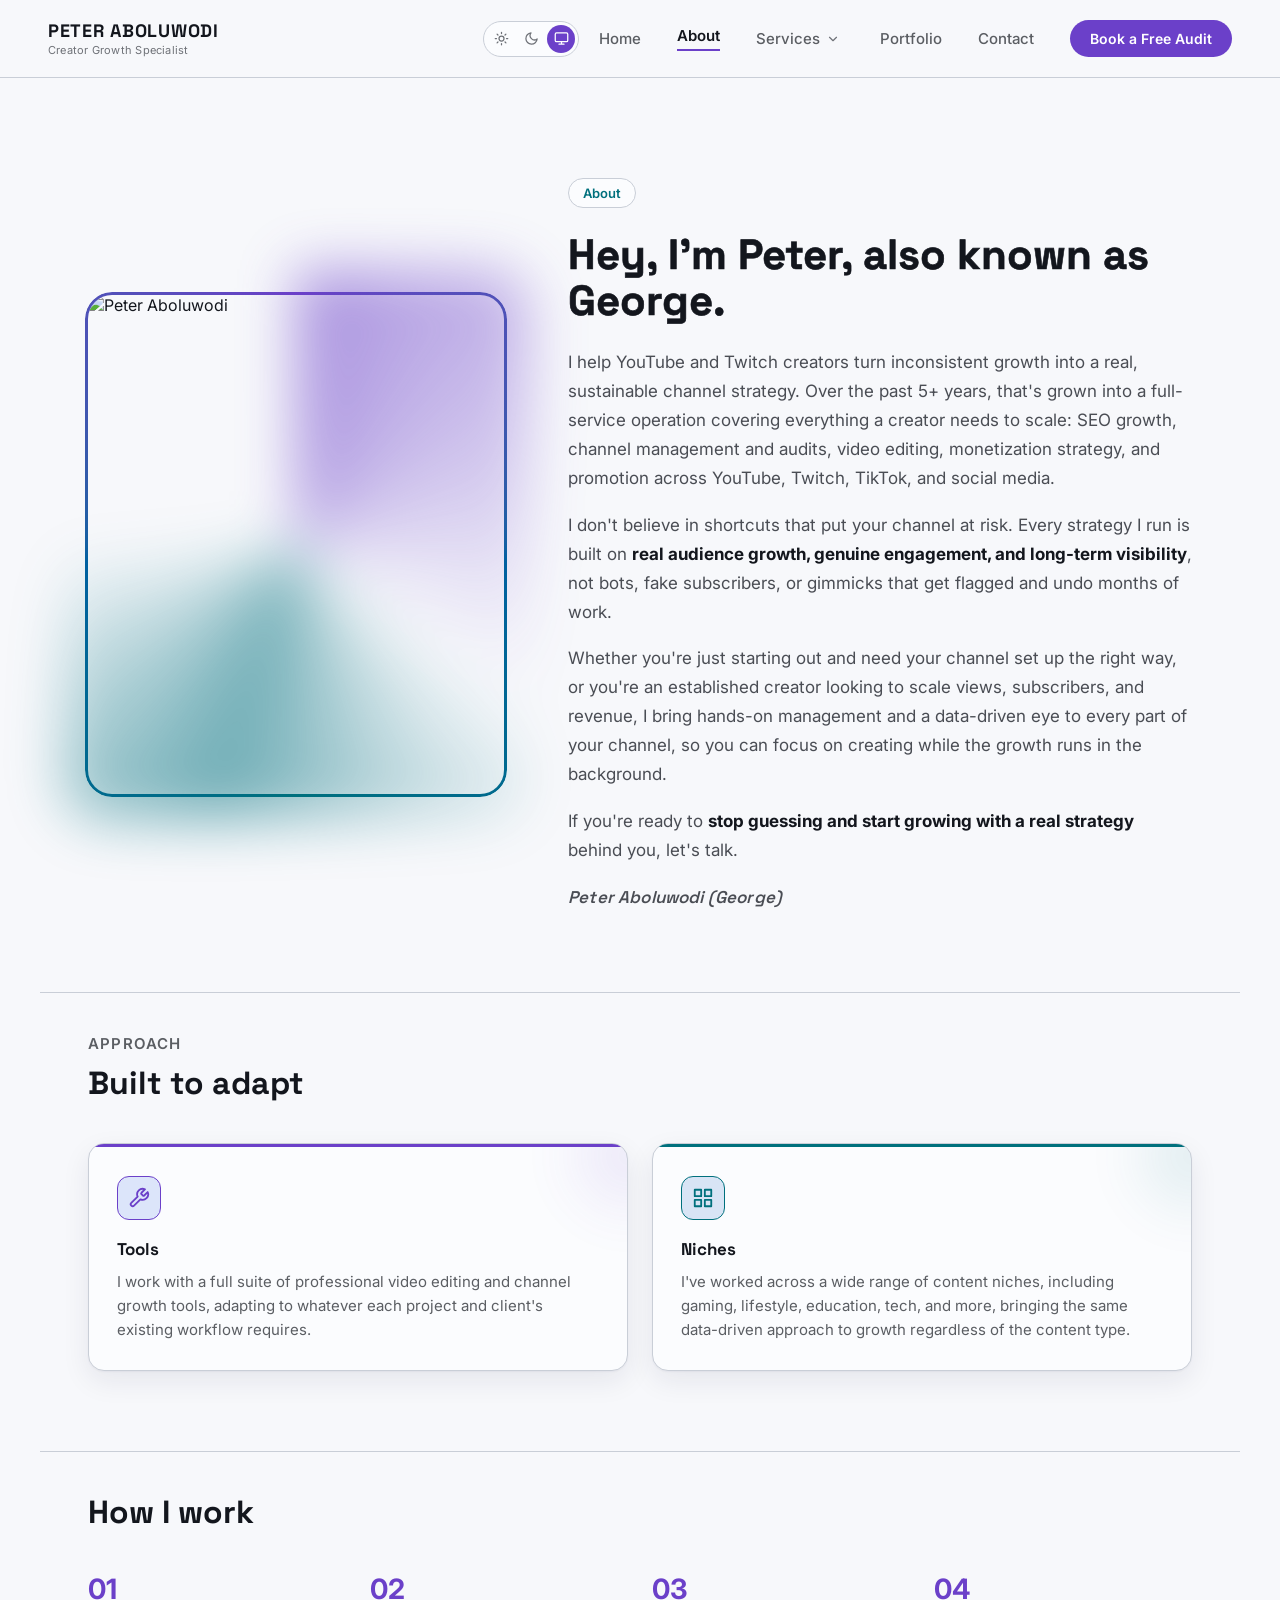
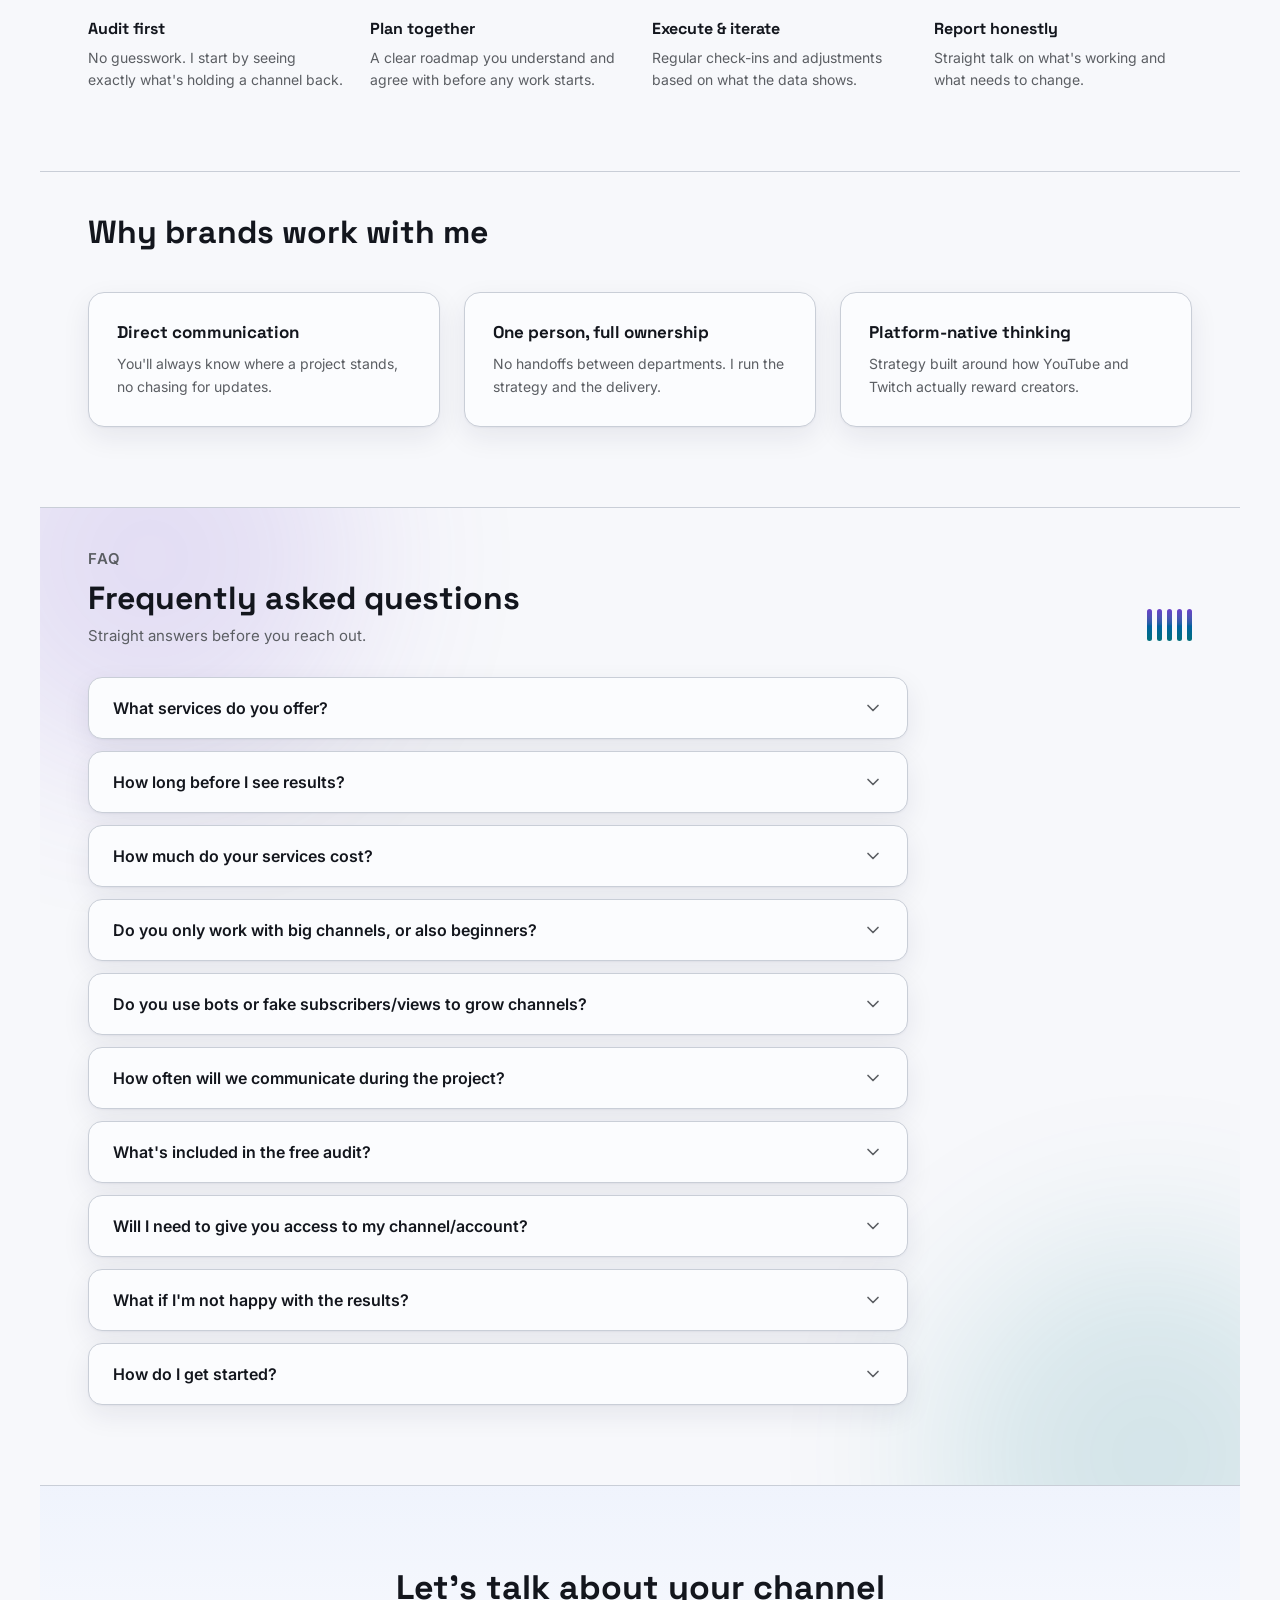
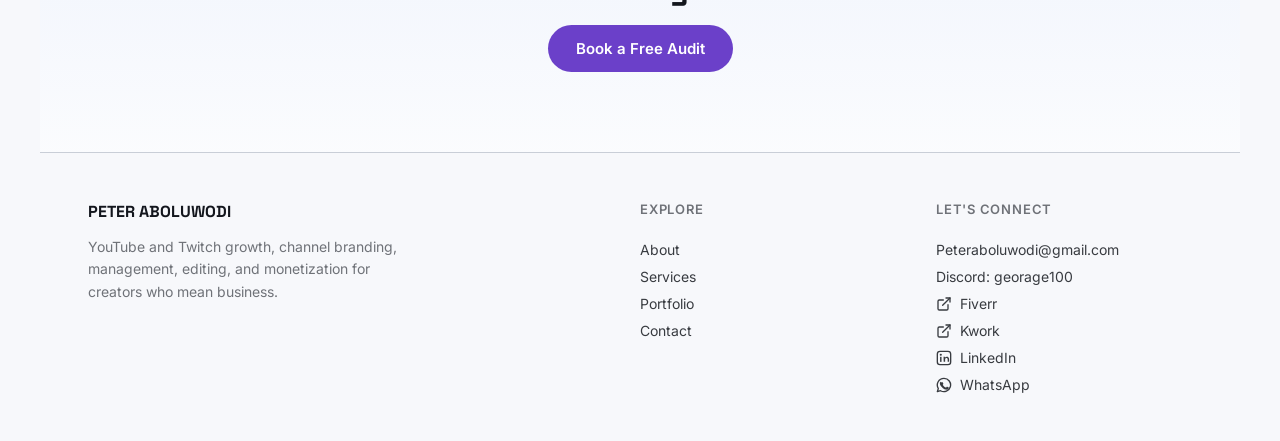
==== about.html @ 841a810c "Add files via upload" ====
<!DOCTYPE html>
<html lang="en">
<head>
<meta charset="UTF-8">
<meta name="viewport" content="width=device-width, initial-scale=1">
<title>About - Peter Aboluwodi</title>
<link rel="preconnect" href="https://fonts.googleapis.com">
<link rel="preconnect" href="https://fonts.gstatic.com" crossorigin>
<link href="https://fonts.googleapis.com/css2?family=Space+Grotesk:wght@500;600;700&family=Inter:wght@400;500;600;700&display=swap" rel="stylesheet">
<link rel="stylesheet" href="styles.css">
<script>
(function () {
  try {
    var pref = localStorage.getItem('theme') || 'system';
    var resolved = pref === 'system' ? (window.matchMedia('(prefers-color-scheme: dark)').matches ? 'dark' : 'light') : pref;
    document.documentElement.dataset.theme = resolved;
  } catch (e) {}
})();
</script>
<script src="nav.js" defer></script>
<script src="theme.js" defer></script>
</head>
<body>

<header class="nav">
  <a href="index.html" class="nav-brand">
    <span class="nav-brand-name">PETER ABOLUWODI</span>
    <span class="nav-brand-tagline">Creator Growth Specialist</span>
  </a>
  <div class="nav-right">
    <div class="theme-toggle" role="group" aria-label="Theme">
      <button type="button" class="theme-btn" data-theme-choice="light" aria-label="Light theme" title="Light">
        <svg viewBox="0 0 24 24" fill="none" stroke="currentColor" stroke-width="2" stroke-linecap="round" stroke-linejoin="round" aria-hidden="true"><circle cx="12" cy="12" r="4"></circle><path d="M12 2v2M12 20v2M4.93 4.93l1.41 1.41M17.66 17.66l1.41 1.41M2 12h2M20 12h2M4.93 19.07l1.41-1.41M17.66 6.34l1.41-1.41"></path></svg>
      </button>
      <button type="button" class="theme-btn" data-theme-choice="dark" aria-label="Dark theme" title="Dark">
        <svg viewBox="0 0 24 24" fill="none" stroke="currentColor" stroke-width="2" stroke-linecap="round" stroke-linejoin="round" aria-hidden="true"><path d="M21 12.79A9 9 0 1 1 11.21 3 7 7 0 0 0 21 12.79z"></path></svg>
      </button>
      <button type="button" class="theme-btn" data-theme-choice="system" aria-label="Match system theme" title="System">
        <svg viewBox="0 0 24 24" fill="none" stroke="currentColor" stroke-width="2" stroke-linecap="round" stroke-linejoin="round" aria-hidden="true"><rect x="2" y="3" width="20" height="14" rx="2"></rect><path d="M8 21h8M12 17v4"></path></svg>
      </button>
    </div>
    <button class="nav-toggle" id="nav-toggle" type="button" aria-expanded="false" aria-controls="nav-links" aria-label="Toggle menu">
      <span></span><span></span><span></span>
    </button>
    <nav class="nav-links" id="nav-links">
      <a href="index.html" class="nav-link">Home</a>
      <a href="about.html" class="nav-link nav-link--active">About</a>
      <div class="nav-item nav-item--dropdown">
        <a href="services.html" class="nav-link">Services</a>
        <button type="button" class="nav-dropdown-toggle" aria-expanded="false" aria-controls="nav-dropdown-services" aria-label="Toggle services menu">
          <svg class="nav-dropdown-chevron" viewBox="0 0 24 24" fill="none" stroke="currentColor" stroke-width="2" stroke-linecap="round" stroke-linejoin="round" aria-hidden="true"><polyline points="6 9 12 15 18 9"></polyline></svg>
        </button>
        <div class="nav-dropdown" id="nav-dropdown-services">
          <div class="nav-dropdown-inner">
            <a href="services.html#seo-promotion" class="nav-dropdown-item"><span class="nav-dropdown-num">01</span>YouTube SEO &amp; Promotion</a>
            <a href="services.html#channel-management" class="nav-dropdown-item"><span class="nav-dropdown-num">02</span>Channel Management &amp; Audit</a>
            <a href="services.html#video-editing" class="nav-dropdown-item"><span class="nav-dropdown-num">03</span>YouTube Video Editing</a>
            <a href="services.html#twitch-promotion" class="nav-dropdown-item"><span class="nav-dropdown-num">04</span>Twitch Promotion &amp; Branding</a>
            <a href="services.html#monetization" class="nav-dropdown-item"><span class="nav-dropdown-num">05</span>YouTube Monetization</a>
          </div>
        </div>
      </div>
      <a href="portfolio.html" class="nav-link">Portfolio</a>
      <a href="contact.html" class="nav-link">Contact</a>
      <a href="contact.html" class="btn btn--primary btn--sm">Book a Free Audit</a>
    </nav>
  </div>
</header>

<main>

  <section class="about-hero">
    <div class="photo-corners about-photo">
      <img class="photo-contain" src="images/peter-aboluwodi.webp" alt="Peter Aboluwodi">
    </div>
    <div class="about-bio">
      <span class="eyebrow">About</span>
      <h1>Hey, I'm Peter, also known as George.</h1>
      <p>I help YouTube and Twitch creators turn inconsistent growth into a real, sustainable channel strategy. Over the past 5+ years, that's grown into a full-service operation covering everything a creator needs to scale: SEO growth, channel management and audits, video editing, monetization strategy, and promotion across YouTube, Twitch, TikTok, and social media.</p>
      <p>I don't believe in shortcuts that put your channel at risk. Every strategy I run is built on <strong>real audience growth, genuine engagement, and long-term visibility</strong>, not bots, fake subscribers, or gimmicks that get flagged and undo months of work.</p>
      <p>Whether you're just starting out and need your channel set up the right way, or you're an established creator looking to scale views, subscribers, and revenue, I bring hands-on management and a data-driven eye to every part of your channel, so you can focus on creating while the growth runs in the background.</p>
      <p>If you're ready to <strong>stop guessing and start growing with a real strategy</strong> behind you, let's talk.</p>
      <p class="about-signature">Peter Aboluwodi (George)</p>
    </div>
  </section>

  <section class="section section--bordered about-extras">
    <span class="eyebrow-heading">Approach</span>
    <h2 class="section-title" style="margin-top:10px;">Built to adapt</h2>
    <div class="about-extras-grid">
      <div class="about-extras-card">
        <div class="about-extras-icon" aria-hidden="true">
          <svg viewBox="0 0 24 24" fill="none" stroke="currentColor" stroke-width="2" stroke-linecap="round" stroke-linejoin="round"><path d="M14.7 6.3a1 1 0 0 0 0 1.4l1.6 1.6a1 1 0 0 0 1.4 0l3.77-3.77a6 6 0 0 1-7.94 7.94l-6.91 6.91a2.12 2.12 0 0 1-3-3l6.91-6.91a6 6 0 0 1 7.94-7.94l-3.76 3.76z"></path></svg>
        </div>
        <h3>Tools</h3>
        <p>I work with a full suite of professional video editing and channel growth tools, adapting to whatever each project and client's existing workflow requires.</p>
      </div>
      <div class="about-extras-card">
        <div class="about-extras-icon" aria-hidden="true">
          <svg viewBox="0 0 24 24" fill="none" stroke="currentColor" stroke-width="2" stroke-linecap="round" stroke-linejoin="round"><rect x="3" y="3" width="7" height="7"></rect><rect x="14" y="3" width="7" height="7"></rect><rect x="14" y="14" width="7" height="7"></rect><rect x="3" y="14" width="7" height="7"></rect></svg>
        </div>
        <h3>Niches</h3>
        <p>I've worked across a wide range of content niches, including gaming, lifestyle, education, tech, and more, bringing the same data-driven approach to growth regardless of the content type.</p>
      </div>
    </div>
  </section>

  <section class="section section--bordered">
    <h2 class="section-title">How I work</h2>
    <div class="process-grid">
      <div class="process-item">
        <div class="process-num">01</div>
        <h3>Audit first</h3>
        <p>No guesswork. I start by seeing exactly what's holding a channel back.</p>
      </div>
      <div class="process-item">
        <div class="process-num">02</div>
        <h3>Plan together</h3>
        <p>A clear roadmap you understand and agree with before any work starts.</p>
      </div>
      <div class="process-item">
        <div class="process-num">03</div>
        <h3>Execute &amp; iterate</h3>
        <p>Regular check-ins and adjustments based on what the data shows.</p>
      </div>
      <div class="process-item">
        <div class="process-num">04</div>
        <h3>Report honestly</h3>
        <p>Straight talk on what's working and what needs to change.</p>
      </div>
    </div>
  </section>

  <section class="section section--bordered">
    <h2 class="section-title">Why brands work with me</h2>
    <div class="info-grid">
      <div class="info-card">
        <h3>Direct communication</h3>
        <p>You'll always know where a project stands, no chasing for updates.</p>
      </div>
      <div class="info-card">
        <h3>One person, full ownership</h3>
        <p>No handoffs between departments. I run the strategy and the delivery.</p>
      </div>
      <div class="info-card">
        <h3>Platform-native thinking</h3>
        <p>Strategy built around how YouTube and Twitch actually reward creators.</p>
      </div>
    </div>
  </section>

  <section class="section section--bordered faq-section">
    <div class="faq-glow" aria-hidden="true"></div>
    <div class="faq-head">
      <div class="faq-head-text">
        <span class="eyebrow-heading">FAQ</span>
        <h2 class="section-title" style="margin:10px 0 8px;">Frequently asked questions</h2>
        <p class="faq-subtext">Straight answers before you reach out.</p>
      </div>
      <div class="faq-equalizer" aria-hidden="true">
        <span></span><span></span><span></span><span></span><span></span>
      </div>
    </div>

    <div class="faq-list">
      <div class="faq-item">
        <button class="faq-question" type="button" aria-expanded="false">
          <span>What services do you offer?</span>
          <svg class="faq-chevron" viewBox="0 0 24 24" fill="none" stroke="currentColor" stroke-width="2" stroke-linecap="round" stroke-linejoin="round" aria-hidden="true"><polyline points="6 9 12 15 18 9"></polyline></svg>
        </button>
        <div class="faq-answer-wrap">
          <div class="faq-answer-inner">
            <p>I offer full-service YouTube and Twitch growth support, including SEO and promotion, channel management and audits, video editing, monetization strategy, and Twitch branding and promotion.</p>
          </div>
        </div>
      </div>

      <div class="faq-item">
        <button class="faq-question" type="button" aria-expanded="false">
          <span>How long before I see results?</span>
          <svg class="faq-chevron" viewBox="0 0 24 24" fill="none" stroke="currentColor" stroke-width="2" stroke-linecap="round" stroke-linejoin="round" aria-hidden="true"><polyline points="6 9 12 15 18 9"></polyline></svg>
        </button>
        <div class="faq-answer-wrap">
          <div class="faq-answer-inner">
            <p>Every channel is different, but most clients start seeing measurable movement within the first few weeks of a strategy being in place.</p>
          </div>
        </div>
      </div>

      <div class="faq-item">
        <button class="faq-question" type="button" aria-expanded="false">
          <span>How much do your services cost?</span>
          <svg class="faq-chevron" viewBox="0 0 24 24" fill="none" stroke="currentColor" stroke-width="2" stroke-linecap="round" stroke-linejoin="round" aria-hidden="true"><polyline points="6 9 12 15 18 9"></polyline></svg>
        </button>
        <div class="faq-answer-wrap">
          <div class="faq-answer-inner">
            <p>Pricing depends on your specific goals, whether that's audience growth, revenue targets, or channel size, so costs are tailored per project rather than fixed. Book a free audit and I'll give you a clear, honest quote based on exactly what your channel needs.</p>
          </div>
        </div>
      </div>

      <div class="faq-item">
        <button class="faq-question" type="button" aria-expanded="false">
          <span>Do you only work with big channels, or also beginners?</span>
          <svg class="faq-chevron" viewBox="0 0 24 24" fill="none" stroke="currentColor" stroke-width="2" stroke-linecap="round" stroke-linejoin="round" aria-hidden="true"><polyline points="6 9 12 15 18 9"></polyline></svg>
        </button>
        <div class="faq-answer-wrap">
          <div class="faq-answer-inner">
            <p>Both. Whether you're just starting out or already established and looking to scale, I tailor the strategy to where your channel is right now.</p>
          </div>
        </div>
      </div>

      <div class="faq-item">
        <button class="faq-question" type="button" aria-expanded="false">
          <span>Do you use bots or fake subscribers/views to grow channels?</span>
          <svg class="faq-chevron" viewBox="0 0 24 24" fill="none" stroke="currentColor" stroke-width="2" stroke-linecap="round" stroke-linejoin="round" aria-hidden="true"><polyline points="6 9 12 15 18 9"></polyline></svg>
        </button>
        <div class="faq-answer-wrap">
          <div class="faq-answer-inner">
            <p>No. Every strategy is built on real audience growth, genuine engagement, and long-term visibility, not bots, fake subscribers, or gimmicks that can get your channel flagged.</p>
          </div>
        </div>
      </div>

      <div class="faq-item">
        <button class="faq-question" type="button" aria-expanded="false">
          <span>How often will we communicate during the project?</span>
          <svg class="faq-chevron" viewBox="0 0 24 24" fill="none" stroke="currentColor" stroke-width="2" stroke-linecap="round" stroke-linejoin="round" aria-hidden="true"><polyline points="6 9 12 15 18 9"></polyline></svg>
        </button>
        <div class="faq-answer-wrap">
          <div class="faq-answer-inner">
            <p>Direct and regular. You'll always know where things stand, with a typical response time of 1 hour.</p>
          </div>
        </div>
      </div>

      <div class="faq-item">
        <button class="faq-question" type="button" aria-expanded="false">
          <span>What's included in the free audit?</span>
          <svg class="faq-chevron" viewBox="0 0 24 24" fill="none" stroke="currentColor" stroke-width="2" stroke-linecap="round" stroke-linejoin="round" aria-hidden="true"><polyline points="6 9 12 15 18 9"></polyline></svg>
        </button>
        <div class="faq-answer-wrap">
          <div class="faq-answer-inner">
            <p>A full audit of what's currently holding your channel back, no guesswork, so we know exactly where to focus before any work begins.</p>
          </div>
        </div>
      </div>

      <div class="faq-item">
        <button class="faq-question" type="button" aria-expanded="false">
          <span>Will I need to give you access to my channel/account?</span>
          <svg class="faq-chevron" viewBox="0 0 24 24" fill="none" stroke="currentColor" stroke-width="2" stroke-linecap="round" stroke-linejoin="round" aria-hidden="true"><polyline points="6 9 12 15 18 9"></polyline></svg>
        </button>
        <div class="faq-answer-wrap">
          <div class="faq-answer-inner">
            <p>Depending on the service, yes, some tasks require channel access. Any access given is used strictly for your project and treated confidentially.</p>
          </div>
        </div>
      </div>

      <div class="faq-item">
        <button class="faq-question" type="button" aria-expanded="false">
          <span>What if I'm not happy with the results?</span>
          <svg class="faq-chevron" viewBox="0 0 24 24" fill="none" stroke="currentColor" stroke-width="2" stroke-linecap="round" stroke-linejoin="round" aria-hidden="true"><polyline points="6 9 12 15 18 9"></polyline></svg>
        </button>
        <div class="faq-answer-wrap">
          <div class="faq-answer-inner">
            <p>I don't consider a project delivered until the results are actually right. Work isn't marked complete, and funds aren't released, until you're satisfied with what's been delivered.</p>
          </div>
        </div>
      </div>

      <div class="faq-item">
        <button class="faq-question" type="button" aria-expanded="false">
          <span>How do I get started?</span>
          <svg class="faq-chevron" viewBox="0 0 24 24" fill="none" stroke="currentColor" stroke-width="2" stroke-linecap="round" stroke-linejoin="round" aria-hidden="true"><polyline points="6 9 12 15 18 9"></polyline></svg>
        </button>
        <div class="faq-answer-wrap">
          <div class="faq-answer-inner">
            <p>Book a free audit through the <a href="contact.html">Contact page</a>, and we'll go from there, starting with a clear plan you understand and agree with before any work begins.</p>
          </div>
        </div>
      </div>
    </div>
  </section>

  <section class="cta-section">
    <h2>Let's talk about your channel</h2>
    <a href="contact.html" class="btn btn--primary">Book a Free Audit</a>
  </section>

</main>

<footer class="site-footer">
  <div class="footer-about">
    <div class="footer-brand">PETER ABOLUWODI</div>
    <p>YouTube and Twitch growth, channel branding, management, editing, and monetization for creators who mean business.</p>
  </div>
  <div class="footer-col">
    <div class="footer-heading">Explore</div>
    <a href="about.html">About</a>
    <a href="services.html">Services</a>
    <a href="portfolio.html">Portfolio</a>
    <a href="contact.html">Contact</a>
  </div>
  <div class="footer-col">
    <div class="footer-heading">Let's Connect</div>
    <a href="mailto:Peteraboluwodi@gmail.com">Peteraboluwodi@gmail.com</a>
    <div class="footer-text">Discord: georage100</div>
    <a class="footer-social" href="https://www.fiverr.com/adesuloyepeter" target="_blank" rel="noopener">
      <svg class="footer-social-icon" viewBox="0 0 24 24" fill="none" stroke="currentColor" stroke-width="2" stroke-linecap="round" stroke-linejoin="round" aria-hidden="true"><path d="M18 13v6a2 2 0 0 1-2 2H5a2 2 0 0 1-2-2V8a2 2 0 0 1 2-2h6"></path><polyline points="15 3 21 3 21 9"></polyline><line x1="10" y1="14" x2="21" y2="3"></line></svg>
      <span>Fiverr</span>
    </a>
    <a class="footer-social" href="https://kwork.com/user/georage100" target="_blank" rel="noopener">
      <svg class="footer-social-icon" viewBox="0 0 24 24" fill="none" stroke="currentColor" stroke-width="2" stroke-linecap="round" stroke-linejoin="round" aria-hidden="true"><path d="M18 13v6a2 2 0 0 1-2 2H5a2 2 0 0 1-2-2V8a2 2 0 0 1 2-2h6"></path><polyline points="15 3 21 3 21 9"></polyline><line x1="10" y1="14" x2="21" y2="3"></line></svg>
      <span>Kwork</span>
    </a>
    <a class="footer-social" href="https://www.linkedin.com/in/peter-aboluwodi-520896387" target="_blank" rel="noopener">
      <svg class="footer-social-icon" viewBox="0 0 24 24" aria-hidden="true"><rect x="2" y="2" width="20" height="20" rx="4" fill="none" stroke="currentColor" stroke-width="2"></rect><circle cx="7.2" cy="7.2" r="1.6" fill="currentColor"></circle><rect x="6.1" y="10.2" width="2.2" height="7.6" fill="currentColor"></rect><path d="M11.3 10.2h2.1v1.3c.5-.9 1.5-1.5 2.9-1.5 2.2 0 3.4 1.5 3.4 4.1v3.7h-2.2v-3.4c0-1.4-.5-2.4-1.8-2.4-1 0-1.6.7-1.9 1.3-.1.2-.1.5-.1.8v3.7h-2.2z" fill="currentColor"></path></svg>
      <span>LinkedIn</span>
    </a>
    <a class="footer-social" href="https://wa.me/2347088361880" target="_blank" rel="noopener">
      <svg class="footer-social-icon" viewBox="0 0 24 24" aria-hidden="true"><path d="M12 2a10 10 0 0 0-8.5 15.3L2 22l4.8-1.4A10 10 0 1 0 12 2Z" fill="none" stroke="currentColor" stroke-width="2" stroke-linecap="round" stroke-linejoin="round"></path><path d="M8.5 8.3c.2-.5.5-.5.7-.5h.5c.2 0 .4 0 .6.4.2.5.7 1.6.7 1.7.1.1.1.3 0 .4-.1.2-.1.3-.3.4-.1.2-.3.3-.4.5-.1.1-.3.3-.1.6.2.4.9 1.4 1.9 2.3 1.3 1.1 2.4 1.5 2.8 1.6.2.1.4.1.5-.1.2-.1.6-.7.8-.9.2-.2.3-.2.6-.1.2.1 1.5.7 1.8.8.3.1.5.2.5.3.1.2.1.9-.2 1.7-.3.8-1.6 1.5-2.2 1.6-.6.1-1.3.1-2.1-.1-.5-.2-1.1-.4-1.9-.7-3.3-1.4-5.5-4.8-5.6-5-.2-.2-1.3-1.8-1.3-3.4 0-1.6.9-2.4 1.2-2.7Z" fill="currentColor"></path></svg>
      <span>WhatsApp</span>
    </a>
  </div>
</footer>

<script>
  (function () {
    var cards = document.querySelectorAll('.about-extras-card');
    if (!cards.length) return;

    var reduce = window.matchMedia('(prefers-reduced-motion: reduce)').matches;

    cards.forEach(function (card, i) {
      card.style.transitionDelay = reduce ? '0s' : (i * 90) + 'ms';
    });

    if (reduce || !('IntersectionObserver' in window)) {
      cards.forEach(function (card) { card.classList.add('is-visible'); });
      return;
    }

    var observer = new IntersectionObserver(function (entries) {
      entries.forEach(function (entry) {
        if (!entry.isIntersecting) return;
        entry.target.classList.add('is-visible');
        observer.unobserve(entry.target);
      });
    }, { threshold: 0.3 });

    cards.forEach(function (card) { observer.observe(card); });
  })();
</script>

<script>
  (function () {
    var items = document.querySelectorAll('.faq-item');
    if (!items.length) return;

    var reduce = window.matchMedia('(prefers-reduced-motion: reduce)').matches;

    items.forEach(function (item, i) {
      item.style.transitionDelay = reduce ? '0s' : (i * 60) + 'ms';

      var question = item.querySelector('.faq-question');
      question.addEventListener('click', function () {
        var isOpen = item.classList.contains('is-open');
        items.forEach(function (other) {
          other.classList.remove('is-open');
          other.querySelector('.faq-question').setAttribute('aria-expanded', 'false');
        });
        if (!isOpen) {
          item.classList.add('is-open');
          question.setAttribute('aria-expanded', 'true');
        }
      });
    });

    if (reduce || !('IntersectionObserver' in window)) {
      items.forEach(function (item) { item.classList.add('is-visible'); });
      return;
    }

    var observer = new IntersectionObserver(function (entries) {
      entries.forEach(function (entry) {
        if (!entry.isIntersecting) return;
        entry.target.classList.add('is-visible');
        observer.unobserve(entry.target);
      });
    }, { threshold: 0.15 });

    items.forEach(function (item) { observer.observe(item); });
  })();
</script>

<!--Start of Tawk.to Script-->
<script type="text/javascript">
var Tawk_API=Tawk_API||{}, Tawk_LoadStart=new Date();
(function(){
var s1=document.createElement("script"),s0=document.getElementsByTagName("script")[0];
s1.async=true;
s1.src='https://embed.tawk.to/6a80bb891d62051d4f67ff7a/1k03dp4vj';
s1.charset='UTF-8';
s1.setAttribute('crossorigin','*');
s0.parentNode.insertBefore(s1,s0);
})();
</script>
<!--End of Tawk.to Script-->

</body>
</html>
---- styles.css ----
:root {
  --bg: oklch(15% 0.01 265);
  --bg-card: oklch(19% 0.014 265);
  --border: oklch(30% 0.02 265);
  --text: oklch(96% 0.004 265);
  --text-quote: oklch(90% 0.005 265);
  --text-secondary: oklch(85% 0.005 265);
  --text-body: oklch(75% 0.01 265);
  --text-muted: oklch(70% 0.01 265);
  --text-faint: oklch(65% 0.01 265);
  --text-faintest: oklch(55% 0.01 265);
  --accent-purple: oklch(58% 0.20 292);
  --accent-purple-hover: oklch(64% 0.20 292);
  --accent-cyan: oklch(70% 0.18 200);
  --accent-gold: oklch(78% 0.14 85);
  --nav-bg: oklch(15% 0.01 265 / 0.9);
  --error: oklch(70% 0.18 30);
  --card-shadow: none;
}

/* Light theme: same purple/cyan/gold accents, backgrounds and text lightness inverted for readability */
:root[data-theme="light"] {
  --bg: oklch(98% 0.004 265);
  --bg-card: oklch(99% 0.003 265);
  --border: oklch(85% 0.014 265);
  --text: oklch(20% 0.015 265);
  --text-quote: oklch(28% 0.012 265);
  --text-secondary: oklch(35% 0.01 265);
  --text-body: oklch(42% 0.012 265);
  --text-muted: oklch(48% 0.01 265);
  --text-faint: oklch(55% 0.01 265);
  --text-faintest: oklch(60% 0.01 265);
  --accent-purple: oklch(50% 0.20 292);
  --accent-purple-hover: oklch(44% 0.20 292);
  --accent-cyan: oklch(46% 0.17 200);
  --accent-gold: oklch(52% 0.15 68);
  --nav-bg: oklch(98% 0.004 265 / 0.92);
  --error: oklch(50% 0.18 30);
  --card-shadow: 0 1px 2px rgba(30, 24, 60, .045), 0 10px 28px rgba(30, 24, 60, .08);
}

* { box-sizing: border-box; }

body {
  margin: 0;
  background: var(--bg);
  color: var(--text);
  font-family: 'Inter', sans-serif;
  min-height: 100vh;
}

h1, h2, h3, .nav-brand, .stat-number, .footer-brand {
  font-family: 'Space Grotesk', sans-serif;
}

a {
  color: var(--accent-purple);
  text-decoration: none;
}
a:hover { color: var(--accent-purple-hover); }

/* Nav */
.nav {
  position: sticky;
  top: 0;
  z-index: 50;
  display: flex;
  align-items: center;
  justify-content: space-between;
  padding: 20px 48px;
  background: var(--nav-bg);
  backdrop-filter: blur(8px);
  border-bottom: 1px solid var(--border);
}

.nav-brand {
  display: flex;
  flex-direction: column;
  gap: 2px;
  line-height: 1.15;
}

.nav-brand-name {
  font-weight: 700;
  font-size: 18px;
  letter-spacing: 0.04em;
  color: var(--text);
}

.nav-brand-tagline {
  font-family: 'Inter', sans-serif;
  font-weight: 400;
  font-size: 11px;
  letter-spacing: 0.02em;
  color: var(--text-faint);
}

.nav-right {
  display: flex;
  align-items: center;
  gap: 20px;
}

.theme-toggle {
  display: flex;
  align-items: center;
  gap: 2px;
  padding: 3px;
  border-radius: 999px;
  border: 1px solid var(--border);
  background: var(--bg-card);
  flex-shrink: 0;
}

.theme-btn {
  display: flex;
  align-items: center;
  justify-content: center;
  width: 28px;
  height: 28px;
  padding: 0;
  border: none;
  border-radius: 999px;
  background: transparent;
  color: var(--text-faint);
  cursor: pointer;
  transition: background .2s ease, color .2s ease;
}
.theme-btn svg { width: 15px; height: 15px; }
.theme-btn:hover { color: var(--text); }
.theme-btn[aria-pressed="true"] {
  background: var(--accent-purple);
  color: white;
}

.nav-links {
  display: flex;
  align-items: center;
  gap: 36px;
  flex-wrap: wrap;
}

.nav-link {
  color: var(--text-muted);
  font-weight: 500;
  font-size: 15px;
}

.nav-link--active {
  color: var(--text);
  font-weight: 600;
  border-bottom: 2px solid var(--accent-purple);
  padding-bottom: 4px;
}

.nav-toggle { display: none; }

/* Nav: Services dropdown */
.nav-item {
  position: relative;
  display: flex;
  align-items: center;
}

.nav-dropdown-toggle {
  display: flex;
  align-items: center;
  justify-content: center;
  width: 22px;
  height: 22px;
  padding: 0;
  margin-left: 2px;
  border: none;
  background: transparent;
  color: var(--text-faint);
  cursor: pointer;
}

.nav-dropdown-chevron {
  width: 14px;
  height: 14px;
  transition: transform .25s ease, color .25s ease;
}
.nav-item--dropdown:hover .nav-dropdown-chevron,
.nav-item--dropdown:focus-within .nav-dropdown-chevron,
.nav-item--dropdown.is-open .nav-dropdown-chevron {
  color: var(--accent-cyan);
  transform: rotate(180deg);
}

.nav-dropdown {
  position: absolute;
  top: calc(100% + 16px);
  left: 50%;
  min-width: 300px;
  background: var(--bg-card);
  border: 1px solid var(--border);
  border-radius: 16px;
  box-shadow: var(--card-shadow), 0 20px 44px rgba(10, 8, 20, .28);
  opacity: 0;
  visibility: hidden;
  translate: -50% -8px;
  transition: opacity .25s ease, translate .25s ease, visibility .25s;
  z-index: 60;
}
.nav-item--dropdown:hover .nav-dropdown,
.nav-item--dropdown:focus-within .nav-dropdown,
.nav-item--dropdown.is-open .nav-dropdown {
  opacity: 1;
  visibility: visible;
  translate: -50% 0;
}

.nav-dropdown-inner {
  display: flex;
  flex-direction: column;
  gap: 2px;
  padding: 10px;
}

.nav-dropdown-item {
  display: flex;
  align-items: center;
  gap: 12px;
  padding: 10px 12px;
  border-radius: 10px;
  font-size: 14px;
  font-weight: 500;
  color: var(--text-secondary);
  transition: background .2s ease, color .2s ease;
}
.nav-dropdown-item:hover,
.nav-dropdown-item:focus-visible {
  background: color-mix(in oklch, var(--accent-purple) 12%, transparent);
  color: var(--text);
}

.nav-dropdown-num {
  font-family: 'Space Grotesk', sans-serif;
  font-size: 12px;
  font-weight: 700;
  color: var(--accent-cyan);
  flex-shrink: 0;
}

@media (prefers-reduced-motion: reduce) {
  .nav-dropdown,
  .nav-dropdown-chevron {
    transition: none;
  }
}

/* Buttons */
.btn {
  display: inline-block;
  border-radius: 999px;
  font-weight: 600;
  font-size: 15px;
  padding: 14px 28px;
  white-space: nowrap;
}

.btn--sm { padding: 10px 20px; font-size: 14px; }

.btn--primary {
  background: var(--accent-purple);
  color: white;
}
.btn--primary:hover { background: var(--accent-purple-hover); color: white; }

.btn--outline {
  border: 1px solid var(--border);
  color: var(--text);
}

/* Layout helpers */
main { max-width: 1200px; margin: 0 auto; }

.section {
  padding: 40px 48px 80px;
  max-width: 1200px;
  margin: 0 auto;
}
.section--bordered { border-top: 1px solid var(--border); }

.section-title {
  font-size: 32px;
  font-weight: 700;
  margin: 0 0 40px;
}

.eyebrow-heading {
  font-size: 15px;
  text-transform: uppercase;
  letter-spacing: 0.08em;
  color: var(--text-muted);
  font-weight: 600;
  margin: 0;
}

.section-head {
  display: flex;
  align-items: baseline;
  justify-content: space-between;
  gap: 16px;
  flex-wrap: wrap;
  margin-bottom: 32px;
}

.section-note {
  font-size: 13px;
  color: var(--text-faintest);
}

/* Hero: full-bleed looping background video behind the copy */
.hero {
  position: relative;
  width: 100%;
  overflow: hidden;
  min-height: 92vh;
  display: flex;
  align-items: center;
}

.hero-video {
  position: absolute;
  inset: 0;
  z-index: 0;
  width: 100%;
  height: 100%;
  object-fit: cover;
  object-position: center;
}

.hero-scrim {
  position: absolute;
  inset: 0;
  z-index: 1;
  background: linear-gradient(180deg, rgba(8, 7, 11, .35) 0%, rgba(8, 7, 11, .45) 45%, rgba(8, 7, 11, .85) 100%);
  pointer-events: none;
}

.hero-inner {
  position: relative;
  z-index: 2;
  width: 100%;
  max-width: 1200px;
  margin: 0 auto;
  padding: 0 48px;
  text-align: center;
}

.eyebrow {
  display: inline-flex;
  align-items: center;
  gap: 8px;
  padding: 6px 14px;
  border-radius: 999px;
  border: 1px solid var(--border);
  background: var(--bg-card);
  font-size: 13px;
  color: var(--accent-cyan);
  font-weight: 600;
  margin-bottom: 24px;
}

.platform-row {
  display: flex;
  gap: 12px;
  justify-content: center;
  margin-bottom: 28px;
}
.platform-tag {
  display: inline-flex;
  align-items: center;
  gap: 8px;
  padding: 8px 18px;
  border-radius: 999px;
  background: rgba(20, 19, 26, .55);
  backdrop-filter: blur(10px);
  border: 1px solid var(--border);
  font: 600 13px/1 'Space Grotesk', sans-serif;
  color: var(--text);
}
.platform-dot { width: 8px; height: 8px; border-radius: 50%; }
.platform-dot--yt { background: var(--accent-cyan); }
.platform-dot--tw { background: var(--accent-purple); }

.hero h1 {
  font-size: clamp(44px, 6.5vw, 92px);
  line-height: 1.02;
  font-weight: 700;
  letter-spacing: -0.01em;
  margin: 0 0 10px;
  text-wrap: balance;
  text-shadow: 0 4px 32px rgba(6, 5, 9, .85), 0 1px 3px rgba(6, 5, 9, .9);
}

.hero-subhead {
  font-family: 'Space Grotesk', sans-serif;
  font-size: clamp(20px, 2.6vw, 28px);
  font-weight: 600;
  color: var(--accent-cyan);
  margin: 0 0 20px;
  text-wrap: balance;
  text-shadow: 0 2px 16px rgba(6, 5, 9, .9);
}

.hero-lead {
  font-size: 19px;
  line-height: 1.6;
  color: var(--text-body);
  max-width: 620px;
  margin: 0 auto 40px;
  text-shadow: 0 2px 16px rgba(6, 5, 9, .9);
}

.hero-actions {
  display: flex;
  gap: 16px;
  justify-content: center;
  flex-wrap: wrap;
}

/* The hero always sits over a dark video + scrim, so its text stays fixed light regardless of site theme */
.hero-inner {
  color: oklch(96% 0.004 265);
}
.hero-inner .hero-subhead { color: oklch(72% 0.16 200); }
.hero-inner .hero-lead { color: oklch(84% 0.01 265); }
.hero-inner .platform-tag {
  color: oklch(96% 0.004 265);
  border-color: rgba(255, 255, 255, .18);
}
.hero-inner .platform-dot--yt { background: oklch(72% 0.16 200); }
.hero-inner .platform-dot--tw { background: oklch(64% 0.20 292); }
.hero-inner .btn--outline {
  border-color: rgba(255, 255, 255, .35);
  color: oklch(96% 0.004 265);
}

/* Trust bar: quick credibility stats, distinct gold accent, minimal (no cards) */
.trust-bar {
  max-width: 1200px;
  margin: 0 auto;
  padding: 48px 48px 8px;
  display: flex;
  align-items: center;
  justify-content: center;
  gap: 48px;
  flex-wrap: wrap;
}

.trust-stat { text-align: center; }

.trust-stat-number {
  font-family: 'Space Grotesk', sans-serif;
  font-size: 32px;
  font-weight: 700;
  color: var(--accent-gold);
}

.trust-stat-label {
  font-size: 13px;
  color: var(--text-muted);
  margin-top: 4px;
}

.trust-divider {
  width: 1px;
  height: 36px;
  background: var(--border);
}

/* Ticker label: small eyebrow above the ticker band */
.ticker-label {
  display: flex;
  align-items: center;
  justify-content: center;
  gap: 16px;
  max-width: 1200px;
  margin: 0 auto;
  padding: 40px 48px 20px;
}

.ticker-label-line {
  width: 32px;
  height: 1px;
  background: var(--border);
  flex-shrink: 0;
}

.ticker-label-text {
  font-size: 13px;
  text-transform: uppercase;
  letter-spacing: 0.12em;
  font-weight: 600;
  color: var(--text-faintest);
  white-space: nowrap;
}

/* Ticker band: full-bleed scrolling strip of service names, fixed color regardless of site theme */
.ticker-band {
  width: 100vw;
  position: relative;
  left: 50%;
  right: 50%;
  margin-left: -50vw;
  margin-right: -50vw;
  overflow: hidden;
  background: oklch(30% 0.15 292);
  padding: 22px 0;
}

.ticker-track {
  display: flex;
  width: max-content;
  animation: ticker-scroll 34s linear infinite;
}

.ticker-half {
  display: flex;
  align-items: center;
  flex-shrink: 0;
}

.ticker-item {
  font-family: 'Space Grotesk', sans-serif;
  font-size: clamp(20px, 2.8vw, 34px);
  font-weight: 700;
  color: white;
  white-space: nowrap;
}

.ticker-dot {
  color: oklch(72% 0.16 200);
  font-size: 12px;
  margin: 0 26px;
  flex-shrink: 0;
}

@keyframes ticker-scroll {
  from { transform: translateX(0); }
  to { transform: translateX(-50%); }
}

@media (prefers-reduced-motion: reduce) {
  .ticker-track { animation: none; }
}

/* Stats */
.stats-grid {
  display: grid;
  grid-template-columns: repeat(4, 1fr);
  gap: 24px;
}

.stat-card {
  padding: 28px 24px;
  background: var(--bg-card);
  border-radius: 16px;
  border: 1px solid var(--border);
  box-shadow: var(--card-shadow);
  opacity: 0;
  translate: 0 24px;
  transition: opacity .6s ease, translate .6s ease, scale .25s ease, box-shadow .25s ease, border-color .25s ease;
}

.stat-card.is-visible {
  opacity: 1;
  translate: 0 0;
}

.stat-card:hover {
  scale: 1.03;
  box-shadow: 0 12px 32px rgba(0, 224, 255, .14);
  border-color: var(--accent-cyan);
}

@media (prefers-reduced-motion: reduce) {
  .stat-card {
    opacity: 1;
    translate: 0 0;
    transition: box-shadow .25s ease, border-color .25s ease;
  }
  .stat-card:hover {
    scale: 1;
  }
}

.stat-number {
  font-size: 36px;
  font-weight: 700;
  color: var(--accent-cyan);
}

.stat-desc {
  font-size: 14px;
  color: var(--text-muted);
  margin-top: 8px;
}

/* Services */
.services-grid {
  display: grid;
  grid-template-columns: repeat(3, 1fr);
  gap: 24px;
}

.service-card {
  display: block;
  color: inherit;
  text-decoration: none;
  border-radius: 16px;
  perspective: 1400px;
}

.service-card-inner {
  position: relative;
  min-height: 236px;
  transition: rotate .45s cubic-bezier(.4, .1, .2, 1);
  transform-style: preserve-3d;
  rotate: y 0deg;
}

.service-card:hover .service-card-inner,
.service-card:focus-visible .service-card-inner {
  rotate: y 180deg;
}

.service-card-face {
  position: absolute;
  inset: 0;
  z-index: 0;
  padding: 28px;
  background: var(--bg-card);
  border-radius: 16px;
  border: 1px solid var(--border);
  box-shadow: var(--card-shadow);
  backface-visibility: hidden;
  overflow: hidden;
  display: flex;
  flex-direction: column;
  transition: border-color .3s ease;
}

.service-card:hover .service-card-face--front,
.service-card:focus-visible .service-card-face--front {
  border-color: var(--card-accent);
}

.service-card-face--back {
  rotate: y 180deg;
  justify-content: center;
  border-color: var(--card-accent);
  background: linear-gradient(160deg, var(--bg-card), color-mix(in oklch, var(--card-accent) 22%, var(--bg-card)));
}

.service-card-face--back h3 { color: var(--card-accent); }

.cta-arrow {
  display: inline-block;
  translate: 0 0;
  transition: translate .25s ease;
}
.service-card:hover .cta-arrow,
.service-card:focus-visible .cta-arrow {
  translate: 4px 0;
}

/* Ambient glow: a soft, slowly pulsing blob of each card's own accent color, tucked behind the content */
.service-card-face--front::before {
  content: "";
  position: absolute;
  z-index: -1;
  top: -35%;
  right: -20%;
  width: 160px;
  height: 160px;
  border-radius: 50%;
  background: radial-gradient(circle, var(--card-accent) 0%, transparent 70%);
  opacity: 0.12;
  filter: blur(20px);
  animation: card-glow-pulse 7s ease-in-out infinite;
  animation-delay: var(--glow-delay, 0s);
  pointer-events: none;
}

@keyframes card-glow-pulse {
  0%, 100% { opacity: 0.10; scale: 1; }
  50% { opacity: 0.24; scale: 1.2; }
}

/* Touch devices can't hover, so skip the flip and let a tap navigate straight through */
@media (hover: none), (pointer: coarse) {
  .service-card-inner { rotate: y 0deg !important; transition: none; }
  .service-card-face--back { display: none; }
}

@media (prefers-reduced-motion: reduce) {
  .service-card-inner { transition: none; }
  .service-card-face--front::before { animation: none; opacity: 0.08; }
}

.services-grid .service-card:nth-child(1) { --card-accent: oklch(58% 0.20 292); --card-accent-bg: oklch(58% 0.20 292 / 0.16); --glow-delay: 0s; }
.services-grid .service-card:nth-child(2) { --card-accent: oklch(62% 0.19 260); --card-accent-bg: oklch(62% 0.19 260 / 0.16); --glow-delay: -1.4s; }
.services-grid .service-card:nth-child(3) { --card-accent: oklch(70% 0.18 200); --card-accent-bg: oklch(70% 0.18 200 / 0.16); --glow-delay: -2.8s; }
.services-grid .service-card:nth-child(4) { --card-accent: oklch(68% 0.16 165); --card-accent-bg: oklch(68% 0.16 165 / 0.16); --glow-delay: -4.2s; }
.services-grid .service-card:nth-child(5) { --card-accent: oklch(64% 0.20 335); --card-accent-bg: oklch(64% 0.20 335 / 0.16); --glow-delay: -5.6s; }

.service-icon {
  position: relative;
  width: 40px;
  height: 40px;
  border-radius: 10px;
  margin-bottom: 20px;
  background: var(--card-accent-bg);
  border: 1px solid var(--card-accent);
}

.service-card h3 {
  font-size: 18px;
  margin: 0 0 10px;
}

.service-card p {
  font-size: 14px;
  color: var(--text-muted);
  line-height: 1.6;
  margin: 0;
}

.services-cta {
  grid-column: 1 / -1;
  text-align: center;
  padding: 16px;
  font-weight: 600;
  font-size: 14px;
  color: var(--accent-cyan);
}

/* Testimonials */
.testimonials-grid {
  display: grid;
  grid-template-columns: repeat(2, 1fr);
  gap: 24px;
}

.testimonial-card {
  padding: 32px;
  background: var(--bg-card);
  border-radius: 16px;
  border: 1px solid var(--border);
  box-shadow: var(--card-shadow);
}

.testimonial-quote {
  font-size: 17px;
  line-height: 1.6;
  margin: 0 0 24px;
  color: var(--text-quote);
}

.testimonial-author {
  display: flex;
  align-items: center;
  gap: 12px;
}

.testimonial-avatar {
  width: 44px;
  height: 44px;
  border-radius: 50%;
  object-fit: cover;
  display: block;
  flex-shrink: 0;
}

.testimonial-name { font-weight: 600; font-size: 14px; }
.testimonial-name a { color: inherit; }
.testimonial-name a:hover { color: var(--accent-purple-hover); }
.testimonial-channel { font-size: 13px; color: var(--text-faint); }

/* Logos */
.logos-label {
  text-align: center;
  margin-bottom: 32px;
  font-size: 13px;
  text-transform: uppercase;
  letter-spacing: 0.08em;
  color: var(--text-faintest);
  font-weight: 600;
}

/* Logo marquee: two full-bleed rows of real client/channel avatars, scrolling opposite directions */
.logo-marquee {
  width: 100vw;
  position: relative;
  left: 50%;
  right: 50%;
  margin-left: -50vw;
  margin-right: -50vw;
  display: flex;
  flex-direction: column;
  gap: 28px;
  padding: 8px 0;
}

.logo-marquee-row { overflow: hidden; }

.logo-marquee-track {
  display: flex;
  width: max-content;
  animation: logo-marquee-scroll 46s linear infinite;
}

.logo-marquee-track--right {
  animation-direction: reverse;
}

.logo-marquee-half {
  display: flex;
  align-items: center;
  gap: 36px;
  flex-shrink: 0;
  padding: 0 18px;
}

.logo-marquee-item {
  width: 76px;
  height: 76px;
  border-radius: 50%;
  object-fit: cover;
  border: 1px solid var(--border);
  background: var(--bg-card);
  flex-shrink: 0;
  box-shadow: var(--card-shadow);
}

@keyframes logo-marquee-scroll {
  from { transform: translateX(0); }
  to { transform: translateX(-50%); }
}

@media (prefers-reduced-motion: reduce) {
  .logo-marquee-track { animation: none; }
}

/* CTA */
.cta-section {
  padding: 80px 48px;
  text-align: center;
  background: linear-gradient(180deg, color-mix(in oklch, var(--accent-purple) 5%, var(--bg-card)), var(--bg-card));
  border-top: 1px solid var(--border);
}

.cta-section h2 {
  font-size: 34px;
  font-weight: 700;
  margin: 0 0 16px;
}

.cta-section p {
  font-size: 16px;
  color: var(--text-body);
  margin: 0 0 32px;
}

/* Footer */
.site-footer {
  padding: 48px;
  border-top: 1px solid var(--border);
  display: grid;
  grid-template-columns: 2fr 1fr 1fr;
  gap: 40px;
  max-width: 1200px;
  margin: 0 auto;
}

.footer-brand {
  font-weight: 700;
  font-size: 16px;
  margin-bottom: 12px;
}

.footer-about p {
  font-size: 14px;
  color: var(--text-faint);
  max-width: 320px;
  line-height: 1.6;
}

.footer-heading {
  font-size: 13px;
  font-weight: 600;
  color: var(--text-faint);
  margin-bottom: 14px;
  text-transform: uppercase;
  letter-spacing: 0.06em;
}

.footer-col {
  display: flex;
  flex-direction: column;
  gap: 10px;
  font-size: 14px;
}

.footer-col a { color: var(--text-secondary); }

.footer-text { color: var(--text-secondary); }

.footer-social {
  display: flex;
  align-items: center;
  gap: 8px;
}
.footer-social-icon {
  width: 16px;
  height: 16px;
  flex-shrink: 0;
}

/* Image placeholders (static stand-ins for the design tool's <image-slot>) */
.img-slot {
  display: flex;
  align-items: center;
  justify-content: center;
  background: color-mix(in oklch, currentColor 8%, transparent);
  border: 1.5px dashed color-mix(in oklch, currentColor 35%, transparent);
  color: inherit;
  text-align: center;
}
.img-slot--rounded { border-radius: 20px; }
.img-slot--circle { border-radius: 50%; }
.img-slot-label {
  font-size: 13px;
  color: var(--text-faint);
  padding: 8px;
}
.testimonial-avatar .img-slot-label { font-size: 11px; }

/* Real photo, same footprint as the img-slot placeholder it replaces */
.photo-frame {
  border-radius: 20px;
  overflow: hidden;
}
.photo-fill {
  width: 100%;
  height: 100%;
  object-fit: cover;
  object-position: top center;
  display: block;
}

/* Page intro (About/Services/Portfolio) */
.page-intro {
  max-width: 1200px;
  margin: 0 auto;
  padding: 100px 48px 60px;
}
.page-intro h1 {
  font-size: 42px;
  line-height: 1.1;
  margin: 0 0 20px;
  font-weight: 700;
  max-width: 700px;
}
.page-intro p {
  font-size: 17px;
  line-height: 1.6;
  color: var(--text-body);
  margin: 0;
  max-width: 560px;
}

/* About: photo + bio split */
.about-hero {
  max-width: 1200px;
  margin: 0 auto;
  padding: 100px 48px 80px;
  display: grid;
  grid-template-columns: minmax(0, 0.8fr) minmax(0, 1.2fr);
  gap: 64px;
  align-items: center;
}
.about-photo { width: 100%; aspect-ratio: 1086 / 1303; }

/* Real photo shown in full (no crop, no background box) with an animated rotating glow ring */
.photo-corners {
  position: relative;
  z-index: 0;
  border-radius: 24px;
}

.photo-corners::before {
  content: "";
  position: absolute;
  inset: -3px;
  border-radius: 27px;
  padding: 3px;
  background: conic-gradient(from var(--frame-angle), var(--accent-purple), var(--accent-cyan), var(--accent-purple));
  -webkit-mask: linear-gradient(#000 0 0) content-box, linear-gradient(#000 0 0);
  -webkit-mask-composite: xor;
  mask-composite: exclude;
  animation: frame-rotate 7s linear infinite;
  pointer-events: none;
}

.photo-corners::after {
  content: "";
  position: absolute;
  inset: -26px;
  border-radius: 40px;
  background: conic-gradient(from var(--frame-angle), var(--accent-purple), transparent 35%, var(--accent-cyan), transparent 75%);
  filter: blur(28px);
  opacity: 0.55;
  z-index: -1;
  animation: frame-rotate 7s linear infinite;
  pointer-events: none;
}

@property --frame-angle {
  syntax: '<angle>';
  initial-value: 0deg;
  inherits: false;
}

@keyframes frame-rotate {
  to { --frame-angle: 360deg; }
}

@media (prefers-reduced-motion: reduce) {
  .photo-corners::before,
  .photo-corners::after {
    animation: none;
  }
}
.photo-contain { width: 100%; height: 100%; object-fit: contain; object-position: center; display: block; border-radius: 24px; }
.about-bio h1 {
  font-size: 42px;
  line-height: 1.1;
  margin: 0 0 24px;
  font-weight: 700;
  -webkit-text-stroke: 0.6px currentColor;
}
.about-bio p {
  font-size: 17px;
  line-height: 1.7;
  color: var(--text-body);
  margin: 0 0 18px;
}
.about-bio p:last-child { margin-bottom: 0; }
.about-bio p strong {
  color: var(--text);
  font-weight: 700;
}

.about-signature {
  margin-top: 14px;
  font-family: 'Space Grotesk', sans-serif;
  font-size: 19px;
  font-weight: 600;
  font-style: italic;
  letter-spacing: 0.01em;
  color: var(--accent-purple);
  line-height: 1;
}

/* Process steps (About "How I work") */
.process-grid {
  display: grid;
  grid-template-columns: repeat(4, 1fr);
  gap: 24px;
}
.process-num {
  font-size: 28px;
  font-weight: 700;
  color: var(--accent-purple);
  margin-bottom: 12px;
}
.process-item h3 { font-size: 16px; margin: 0 0 8px; }
.process-item p { font-size: 14px; color: var(--text-muted); line-height: 1.6; margin: 0; }

/* Generic info card (About "Why brands work with me") */
.info-grid {
  display: grid;
  grid-template-columns: repeat(3, 1fr);
  gap: 24px;
}
.info-card {
  padding: 28px;
  background: var(--bg-card);
  border-radius: 16px;
  border: 1px solid var(--border);
  box-shadow: var(--card-shadow);
}
.info-card h3 { font-size: 17px; margin: 0 0 10px; }
.info-card p { font-size: 14px; color: var(--text-muted); line-height: 1.6; margin: 0; }

/* About: tools & niches highlight cards */
.about-extras-grid {
  display: grid;
  grid-template-columns: repeat(2, 1fr);
  gap: 24px;
  margin-top: 32px;
}
.about-extras-card {
  position: relative;
  padding: 32px 28px 28px;
  background: var(--bg-card);
  border-radius: 16px;
  border: 1px solid var(--border);
  box-shadow: var(--card-shadow);
  overflow: hidden;
  opacity: 0;
  translate: 0 24px;
  transition: opacity .6s ease, translate .6s ease, border-color .3s ease, box-shadow .3s ease;
}
.about-extras-card::before {
  content: "";
  position: absolute;
  top: 0;
  left: 0;
  right: 0;
  height: 3px;
  background: var(--card-accent);
  scale: 0 1;
  transform-origin: left;
  transition: scale .7s cubic-bezier(.4, .1, .2, 1) .15s;
}
.about-extras-card::after {
  content: "";
  position: absolute;
  z-index: -1;
  top: -30%;
  right: -15%;
  width: 160px;
  height: 160px;
  border-radius: 50%;
  background: radial-gradient(circle, var(--card-accent) 0%, transparent 70%);
  opacity: 0.12;
  filter: blur(24px);
  animation: card-glow-pulse 7s ease-in-out infinite;
  pointer-events: none;
}
.about-extras-card.is-visible {
  opacity: 1;
  translate: 0 0;
}
.about-extras-card.is-visible::before {
  scale: 1 1;
}
.about-extras-card:hover {
  border-color: var(--card-accent);
  box-shadow: 0 12px 32px color-mix(in oklch, var(--card-accent) 22%, transparent);
}
.about-extras-card:nth-child(1) { --card-accent: var(--accent-purple); }
.about-extras-card:nth-child(2) { --card-accent: var(--accent-cyan); }

.about-extras-icon {
  width: 44px;
  height: 44px;
  border-radius: 12px;
  display: flex;
  align-items: center;
  justify-content: center;
  background: color-mix(in oklch, var(--card-accent) 14%, var(--bg-card));
  border: 1px solid var(--card-accent);
  color: var(--card-accent);
  margin-bottom: 18px;
  scale: 0.5;
  opacity: 0;
  rotate: -12deg;
  transition: scale .5s cubic-bezier(.34, 1, .64, 1) .35s, opacity .5s ease .35s, rotate .5s cubic-bezier(.34, 1, .64, 1) .35s;
}
.about-extras-icon svg { width: 22px; height: 22px; }
.about-extras-card.is-visible .about-extras-icon {
  scale: 1;
  opacity: 1;
  rotate: 0deg;
}

.about-extras-card h3 { font-size: 17px; margin: 0 0 10px; }
.about-extras-card p { font-size: 15px; color: var(--text-muted); line-height: 1.6; margin: 0; }

@media (prefers-reduced-motion: reduce) {
  .about-extras-card {
    opacity: 1;
    translate: 0 0;
    transition: border-color .3s ease, box-shadow .3s ease;
  }
  .about-extras-card::before {
    scale: 1 1;
    transition: none;
  }
  .about-extras-card::after {
    animation: none;
    opacity: 0.08;
  }
  .about-extras-icon {
    scale: 1;
    opacity: 1;
    rotate: 0deg;
    transition: none;
  }
}

/* About: FAQ accordion */
.faq-section {
  position: relative;
  overflow: hidden;
  z-index: 0;
}

.faq-glow {
  position: absolute;
  inset: 0;
  z-index: -1;
  pointer-events: none;
  overflow: hidden;
}
.faq-glow::before,
.faq-glow::after {
  content: "";
  position: absolute;
  width: 420px;
  height: 420px;
  border-radius: 50%;
  filter: blur(90px);
  opacity: 0.14;
  animation: faq-glow-drift 14s ease-in-out infinite;
}
.faq-glow::before {
  top: -160px;
  left: -100px;
  background: var(--accent-purple);
}
.faq-glow::after {
  bottom: -180px;
  right: -120px;
  background: var(--accent-cyan);
  animation-delay: -7s;
}

@keyframes faq-glow-drift {
  0%, 100% { translate: 0 0; opacity: 0.12; }
  50% { translate: 30px -20px; opacity: 0.22; }
}

.faq-head {
  display: flex;
  justify-content: space-between;
  align-items: flex-end;
  gap: 24px;
  flex-wrap: wrap;
  margin-bottom: 32px;
}
.faq-subtext {
  font-size: 15px;
  color: var(--text-muted);
  margin: 0;
}

.faq-equalizer {
  display: flex;
  align-items: flex-end;
  gap: 5px;
  height: 32px;
  padding-bottom: 4px;
}
.faq-equalizer span {
  display: block;
  width: 5px;
  height: 32px;
  border-radius: 3px;
  background: linear-gradient(180deg, var(--accent-purple), var(--accent-cyan));
  transform-origin: bottom;
  animation: faq-eq-bounce 1.2s ease-in-out infinite;
}
.faq-equalizer span:nth-child(1) { animation-delay: 0s; }
.faq-equalizer span:nth-child(2) { animation-delay: .15s; }
.faq-equalizer span:nth-child(3) { animation-delay: .3s; }
.faq-equalizer span:nth-child(4) { animation-delay: .45s; }
.faq-equalizer span:nth-child(5) { animation-delay: .6s; }

@keyframes faq-eq-bounce {
  0%, 100% { scale: 1 0.3; }
  50% { scale: 1 1; }
}

.faq-list {
  display: flex;
  flex-direction: column;
  gap: 12px;
  max-width: 820px;
}

.faq-item {
  background: var(--bg-card);
  border-radius: 14px;
  border: 1px solid var(--border);
  box-shadow: var(--card-shadow);
  overflow: hidden;
  opacity: 0;
  translate: 0 16px;
  transition: opacity .5s ease, translate .5s ease, border-color .3s ease, box-shadow .3s ease;
}
.faq-item.is-visible {
  opacity: 1;
  translate: 0 0;
}
.faq-item:nth-child(odd) { --item-accent: var(--accent-purple); }
.faq-item:nth-child(even) { --item-accent: var(--accent-cyan); }
.faq-item.is-open {
  border-color: var(--item-accent);
  box-shadow: 0 10px 28px color-mix(in oklch, var(--item-accent) 18%, transparent);
}

.faq-question {
  width: 100%;
  display: flex;
  align-items: center;
  justify-content: space-between;
  gap: 16px;
  padding: 20px 24px;
  background: none;
  border: none;
  text-align: left;
  font: inherit;
  font-size: 16px;
  font-weight: 600;
  color: var(--text);
  cursor: pointer;
}

.faq-chevron {
  flex-shrink: 0;
  width: 20px;
  height: 20px;
  color: var(--text-muted);
  transition: transform .3s ease, color .3s ease;
}
.faq-item.is-open .faq-chevron {
  transform: rotate(180deg);
  color: var(--item-accent);
}

.faq-answer-wrap {
  display: grid;
  grid-template-rows: 0fr;
  transition: grid-template-rows .35s cubic-bezier(.4, .1, .2, 1);
}
.faq-item.is-open .faq-answer-wrap {
  grid-template-rows: 1fr;
}
.faq-answer-inner {
  overflow: hidden;
}
.faq-answer-inner p {
  margin: 0;
  padding: 0 24px 22px;
  font-size: 15px;
  color: var(--text-muted);
  line-height: 1.7;
}
.faq-answer-inner p a {
  color: var(--accent-cyan);
}

@media (prefers-reduced-motion: reduce) {
  .faq-item {
    opacity: 1;
    translate: 0 0;
    transition: border-color .3s ease, box-shadow .3s ease;
  }
  .faq-glow::before,
  .faq-glow::after {
    animation: none;
  }
  .faq-equalizer span {
    animation: none;
    scale: 1 0.6;
  }
  .faq-answer-wrap {
    transition: none;
  }
  .faq-chevron {
    transition: none;
  }
}

/* Services: service rows */
.service-rows {
  position: relative;
  z-index: 0;
  max-width: 1200px;
  margin: 0 auto;
  padding: 20px 48px 100px;
  display: flex;
  flex-direction: column;
  gap: 24px;
}

/* Ambient background glow: two slow-drifting blurred blobs behind the cards */
.services-glow {
  position: absolute;
  inset: 0;
  z-index: -1;
  pointer-events: none;
  overflow: hidden;
}
.services-glow::before,
.services-glow::after {
  content: "";
  position: absolute;
  width: 460px;
  height: 460px;
  border-radius: 50%;
  filter: blur(100px);
  opacity: 0.12;
  animation: faq-glow-drift 16s ease-in-out infinite;
}
.services-glow::before {
  top: 40px;
  left: -160px;
  background: var(--accent-purple);
}
.services-glow::after {
  bottom: 20px;
  right: -180px;
  background: var(--accent-cyan);
  animation-delay: -8s;
}

.service-row {
  position: relative;
  overflow: hidden;
  display: grid;
  grid-template-columns: minmax(0, 0.9fr) minmax(0, 1.1fr);
  gap: 40px;
  padding: 40px;
  background: var(--bg-card);
  border-radius: 20px;
  border: 1px solid var(--border);
  box-shadow: var(--card-shadow);
  cursor: pointer;
  scroll-margin-top: 110px;
  opacity: 0;
  translate: 0 28px;
  transition: opacity .6s ease, translate .6s ease, transform .35s ease, border-color .35s ease, box-shadow .35s ease;
}
.service-row.is-visible {
  opacity: 1;
  translate: 0 0;
}
.service-row:nth-child(odd) { --row-accent: var(--accent-purple); }
.service-row:nth-child(even) { --row-accent: var(--accent-cyan); }
.service-row:hover,
.service-row.is-open {
  transform: translateY(-4px);
  border-color: var(--row-accent);
  box-shadow: 0 16px 40px color-mix(in oklch, var(--row-accent) 16%, transparent);
}
.service-row::after {
  content: "";
  position: absolute;
  z-index: -1;
  top: -25%;
  right: -10%;
  width: 220px;
  height: 220px;
  border-radius: 50%;
  background: radial-gradient(circle, var(--row-accent) 0%, transparent 70%);
  opacity: 0.1;
  filter: blur(30px);
  animation: card-glow-pulse 8s ease-in-out infinite;
  pointer-events: none;
}

.service-row-num {
  display: inline-flex;
  align-items: center;
  gap: 8px;
  font-size: 13px;
  color: var(--row-accent);
  font-weight: 600;
  letter-spacing: 0.06em;
  text-transform: uppercase;
  margin-bottom: 12px;
}
.service-row-num::before {
  content: "";
  width: 6px;
  height: 6px;
  border-radius: 50%;
  background: var(--row-accent);
  animation: service-num-pulse 2.4s ease-in-out infinite;
}
@keyframes service-num-pulse {
  0%, 100% { box-shadow: 0 0 0 0 color-mix(in oklch, var(--row-accent) 45%, transparent); }
  50% { box-shadow: 0 0 0 6px color-mix(in oklch, var(--row-accent) 0%, transparent); }
}

.service-row h2 { font-size: 26px; margin: 0 0 12px; font-weight: 700; }
.service-row > div > p { font-size: 15px; line-height: 1.65; color: var(--text-body); margin: 0; }

.service-list {
  margin: 0;
  padding: 0;
  list-style: none;
  display: flex;
  flex-direction: column;
  gap: 14px;
  font-size: 14px;
  color: var(--text-secondary);
  align-self: center;
}
.service-list li { padding-left: 20px; position: relative; }
.service-list li::before {
  content: "\2013";
  position: absolute;
  left: 0;
  color: var(--accent-purple);
}

/* Services: expandable workflow */
.service-row-toggle {
  grid-column: 1 / -1;
  display: flex;
  align-items: center;
  justify-content: center;
  gap: 8px;
  margin-top: 4px;
  padding: 13px;
  background: color-mix(in oklch, var(--row-accent) 8%, transparent);
  border: 1px dashed color-mix(in oklch, var(--row-accent) 40%, var(--border));
  border-radius: 12px;
  font: inherit;
  font-size: 13px;
  font-weight: 600;
  color: var(--row-accent);
  cursor: pointer;
  transition: background .25s ease, border-color .25s ease, border-style .25s ease;
}
.service-row-toggle:hover,
.service-row.is-open .service-row-toggle {
  background: color-mix(in oklch, var(--row-accent) 16%, transparent);
  border-style: solid;
}

.service-row-chevron {
  width: 16px;
  height: 16px;
  transition: transform .3s ease;
}
.service-row.is-open .service-row-chevron {
  transform: rotate(180deg);
}

.service-workflow-wrap {
  grid-column: 1 / -1;
  display: grid;
  grid-template-rows: 0fr;
  transition: grid-template-rows .4s cubic-bezier(.4, .1, .2, 1);
}
.service-row.is-open .service-workflow-wrap {
  grid-template-rows: 1fr;
}
.service-workflow-inner {
  overflow: hidden;
}
.service-workflow-steps {
  display: grid;
  grid-template-columns: repeat(3, 1fr);
  gap: 24px;
  padding-top: 28px;
  margin-top: 16px;
  border-top: 1px solid var(--border);
}
.workflow-step {
  display: flex;
  gap: 14px;
}
.workflow-step-num {
  flex-shrink: 0;
  width: 30px;
  height: 30px;
  border-radius: 50%;
  background: var(--row-accent);
  color: white;
  display: flex;
  align-items: center;
  justify-content: center;
  font-weight: 700;
  font-size: 13px;
}
.workflow-step-body h3 {
  font-size: 15px;
  margin: 4px 0 6px;
}
.workflow-step-body p {
  font-size: 13.5px;
  line-height: 1.6;
  color: var(--text-muted);
  margin: 0;
}

@media (prefers-reduced-motion: reduce) {
  .service-row {
    opacity: 1;
    translate: 0 0;
    transition: border-color .3s ease, box-shadow .3s ease;
  }
  .service-row::after {
    animation: none;
    opacity: 0.08;
  }
  .service-row-num::before {
    animation: none;
  }
  .services-glow::before,
  .services-glow::after {
    animation: none;
  }
  .service-workflow-wrap,
  .service-row-chevron {
    transition: none;
  }
}

/* Services: numbered process steps */
.steps-title {
  font-size: 28px;
  font-weight: 700;
  margin: 40px 0 40px;
  text-align: center;
}
.steps-grid {
  display: grid;
  grid-template-columns: repeat(5, 1fr);
  gap: 16px;
}
.step { text-align: center; }
.step-circle {
  width: 36px;
  height: 36px;
  border-radius: 50%;
  background: var(--accent-purple);
  color: white;
  display: flex;
  align-items: center;
  justify-content: center;
  font-weight: 700;
  font-size: 14px;
  margin: 0 auto 12px;
}
.step-label { font-size: 14px; font-weight: 600; }

/* Portfolio: case studies */
.case-grid {
  max-width: 1200px;
  margin: 0 auto;
  padding: 20px 48px 80px;
  display: grid;
  grid-template-columns: repeat(2, 1fr);
  gap: 32px;
}
.case-card {
  background: var(--bg-card);
  border-radius: 20px;
  border: 1px solid var(--border);
  box-shadow: var(--card-shadow);
  overflow: hidden;
  scroll-margin-top: 100px;
}
.case-thumb { width: 100%; height: 220px; border-radius: 0; }

button.case-thumb {
  display: block;
  padding: 0;
  border: none;
  background: none;
  cursor: zoom-in;
  overflow: hidden;
}
.case-thumb-pair {
  display: grid;
  grid-template-columns: 1fr 1fr;
  height: 220px;
  overflow: hidden;
}
.case-thumb-pair button {
  display: block;
  width: 100%;
  height: 100%;
  padding: 0;
  border: none;
  background: none;
  cursor: zoom-in;
  overflow: hidden;
}
button.case-thumb img,
.case-thumb-pair img {
  width: 100%;
  height: 100%;
  object-fit: cover;
  display: block;
  transition: transform .3s ease;
}
button.case-thumb:hover img,
.case-thumb-pair button:hover img {
  transform: scale(1.04);
}
.case-thumb-caption {
  font-size: 12.5px;
  color: var(--text-faint);
  line-height: 1.5;
  margin: 0 0 14px;
  padding-bottom: 14px;
  border-bottom: 1px dashed var(--border);
}

.case-thumb-gallery {
  display: grid;
  grid-template-columns: 1fr 1fr;
  gap: 2px;
  height: 90px;
}
.case-thumb-gallery-item {
  display: block;
  width: 100%;
  height: 100%;
  padding: 0;
  border: none;
  background: #0a0a0a;
  cursor: zoom-in;
  overflow: hidden;
}
.case-thumb-gallery-item img {
  width: 100%;
  height: 100%;
  object-fit: contain;
  display: block;
  transition: transform .3s ease;
}
.case-thumb-gallery-item:hover img {
  transform: scale(1.04);
}

@media (prefers-reduced-motion: reduce) {
  .case-thumb-gallery-item img {
    transition: none;
  }
}

@media (prefers-reduced-motion: reduce) {
  button.case-thumb img,
  .case-thumb-pair img {
    transition: none;
  }
}
.case-body { padding: 28px; }
.case-tag { font-size: 13px; color: var(--accent-cyan); font-weight: 600; margin-bottom: 8px; }
.case-title { font-size: 20px; margin: 0 0 8px; line-height: 1.15; }

.case-title-link {
  position: relative;
  display: inline-block;
  font-family: 'Caveat', cursive;
  font-size: 34px;
  font-weight: 700;
  line-height: 1.15;
  color: var(--text);
  text-decoration: none;
  border-bottom: 2px solid transparent;
  padding-bottom: 2px;
  transition: color .25s ease, border-color .25s ease;
  clip-path: inset(0 100% 0 0);
}
.case-title-link:hover,
.case-title-link:focus-visible {
  color: var(--accent-purple);
  border-color: var(--accent-purple);
}
.case-title-link.is-visible {
  animation: case-title-handwrite .9s cubic-bezier(.4, 0, .2, 1) forwards;
}
.case-title-link.is-visible::after {
  content: "";
  position: absolute;
  top: 6%;
  left: 0;
  width: 3px;
  height: 82%;
  background: var(--accent-cyan);
  border-radius: 2px;
  opacity: 0;
  animation: case-title-cursor .9s cubic-bezier(.4, 0, .2, 1) forwards;
}
@keyframes case-title-handwrite {
  to { clip-path: inset(0 0 0 0); }
}
@keyframes case-title-cursor {
  0% { left: 0; opacity: 1; }
  92% { opacity: 1; }
  100% { left: 100%; opacity: 0; }
}

@media (prefers-reduced-motion: reduce) {
  .case-title-link {
    clip-path: inset(0 0 0 0);
  }
  .case-title-link.is-visible::after {
    animation: none;
    display: none;
  }
}
.case-desc { font-size: 14px; color: var(--text-body); line-height: 1.6; margin: 0 0 16px; }
.case-stats { display: flex; gap: 20px; margin-bottom: 16px; }
.case-stat-num { font-size: 22px; font-weight: 700; color: var(--accent-cyan); }
.case-stat-label { font-size: 12px; color: var(--text-faint); }
.case-link { font-size: 14px; font-weight: 600; }

/* Portfolio: real conversation proof */
.chat-proof-grid {
  display: grid;
  grid-template-columns: repeat(4, 1fr);
  gap: 28px;
  align-items: start;
}
.chat-proof-card {
  background: var(--bg-card);
  border: 1px solid var(--border);
  border-radius: 16px;
  box-shadow: var(--card-shadow);
  overflow: hidden;
  opacity: 0;
  translate: 0 24px;
  transition: opacity .6s ease, translate .6s ease, transform .3s ease, border-color .3s ease, box-shadow .3s ease;
}
.chat-proof-card.is-visible {
  opacity: 1;
  translate: 0 0;
}
.chat-proof-card:hover {
  transform: translateY(-4px);
  border-color: var(--accent-purple);
  box-shadow: 0 14px 34px color-mix(in oklch, var(--accent-purple) 16%, transparent);
}
.chat-proof-bar {
  display: flex;
  align-items: center;
  gap: 5px;
  padding: 10px 14px;
  background: color-mix(in oklch, var(--border) 35%, var(--bg-card));
  border-bottom: 1px solid var(--border);
}
.chat-proof-dot {
  width: 8px;
  height: 8px;
  border-radius: 50%;
  background: var(--border);
}
.chat-proof-label {
  margin-left: 8px;
  font-size: 11px;
  font-weight: 600;
  letter-spacing: 0.06em;
  text-transform: uppercase;
  color: var(--text-faint);
}
.chat-proof-img-wrap {
  display: block;
  width: 100%;
  padding: 0;
  border: none;
  background: none;
  position: relative;
  cursor: zoom-in;
}
.chat-proof-img {
  display: block;
  width: 100%;
  height: auto;
}
.chat-proof-zoom-hint {
  position: absolute;
  inset: 0;
  display: flex;
  align-items: center;
  justify-content: center;
  background: rgba(10, 8, 20, 0);
  opacity: 0;
  transition: opacity .25s ease, background .25s ease;
  pointer-events: none;
}
.chat-proof-zoom-hint svg {
  width: 26px;
  height: 26px;
  color: #fff;
  filter: drop-shadow(0 2px 6px rgba(0, 0, 0, .4));
}
.chat-proof-img-wrap:hover .chat-proof-zoom-hint,
.chat-proof-img-wrap:focus-visible .chat-proof-zoom-hint {
  opacity: 1;
  background: rgba(10, 8, 20, .35);
}
.chat-proof-caption {
  padding: 12px 16px 16px;
  font-size: 13px;
  font-weight: 600;
  color: var(--text-muted);
}

@media (prefers-reduced-motion: reduce) {
  .chat-proof-card {
    opacity: 1;
    translate: 0 0;
    transition: border-color .3s ease, box-shadow .3s ease;
  }
}

/* Lightbox: full-size view of a clicked screenshot */
.lightbox-overlay {
  position: fixed;
  inset: 0;
  z-index: 200;
  display: flex;
  align-items: center;
  justify-content: center;
  padding: 40px;
  background: rgba(8, 6, 16, .82);
  opacity: 0;
  visibility: hidden;
  transition: opacity .25s ease, visibility .25s;
}
.lightbox-overlay.is-open {
  opacity: 1;
  visibility: visible;
}
.lightbox-img {
  max-width: 100%;
  max-height: 100%;
  border-radius: 12px;
  box-shadow: 0 30px 80px rgba(0, 0, 0, .5);
  scale: .96;
  transition: scale .25s ease;
}
.lightbox-overlay.is-open .lightbox-img {
  scale: 1;
}
.lightbox-close {
  position: absolute;
  top: 24px;
  right: 24px;
  width: 40px;
  height: 40px;
  border-radius: 50%;
  border: 1px solid rgba(255, 255, 255, .3);
  background: rgba(255, 255, 255, .08);
  color: #fff;
  display: flex;
  align-items: center;
  justify-content: center;
  cursor: pointer;
  transition: background .2s ease;
}
.lightbox-close:hover { background: rgba(255, 255, 255, .2); }
.lightbox-close svg { width: 18px; height: 18px; }
.lightbox-caption {
  position: absolute;
  bottom: 24px;
  left: 50%;
  translate: -50% 0;
  color: rgba(255, 255, 255, .78);
  font-size: 13px;
  font-weight: 600;
}

@media (prefers-reduced-motion: reduce) {
  .lightbox-overlay,
  .lightbox-img {
    transition: none;
  }
}

@media (max-width: 640px) {
  .lightbox-overlay { padding: 20px; }
  .lightbox-close { top: 12px; right: 12px; }
}

/* Contact */
.contact-section {
  max-width: 1200px;
  margin: 0 auto;
  padding: 100px 48px 100px;
  display: grid;
  grid-template-columns: minmax(0, 0.9fr) minmax(0, 1.1fr);
  gap: 64px;
}
.contact-intro h1 { font-size: 40px; line-height: 1.1; margin: 0 0 20px; font-weight: 700; }
.contact-intro > p { font-size: 16px; line-height: 1.65; color: var(--text-body); margin: 0 0 40px; max-width: 420px; }

.contact-info-list { display: flex; flex-direction: column; gap: 20px; margin-bottom: 28px; }
.contact-info-label {
  font-size: 13px;
  color: var(--text-faint);
  margin-bottom: 4px;
  text-transform: uppercase;
  letter-spacing: 0.06em;
  font-weight: 600;
}
.contact-info-value { font-size: 16px; }

/* Contact page: social links */
.contact-social-list {
  display: flex;
  flex-wrap: wrap;
  gap: 12px;
  margin-bottom: 40px;
}
.contact-social-link {
  display: inline-flex;
  align-items: center;
  gap: 8px;
  padding: 9px 16px 9px 12px;
  border-radius: 999px;
  border: 1px solid var(--border);
  background: var(--bg-card);
  color: var(--text-secondary);
  font-size: 13px;
  font-weight: 600;
  transition: color .25s ease, border-color .25s ease, background-color .25s ease, transform .25s ease, box-shadow .25s ease;
}
.contact-social-icon {
  display: flex;
  width: 18px;
  height: 18px;
  color: var(--accent-cyan);
  transition: transform .35s cubic-bezier(.4, 0, .2, 1), color .25s ease;
}
.contact-social-link:hover,
.contact-social-link:focus-visible {
  color: var(--text);
  border-color: var(--accent-purple);
  background: color-mix(in oklch, var(--accent-purple) 10%, var(--bg-card));
  transform: translateY(-3px);
  box-shadow: 0 10px 24px color-mix(in oklch, var(--accent-purple) 18%, transparent);
}
.contact-social-link:hover .contact-social-icon,
.contact-social-link:focus-visible .contact-social-icon {
  transform: scale(1.15) rotate(-6deg);
  color: var(--accent-purple);
}

/* Contact page: staggered entrance for the whole info block */
.contact-intro h1,
.contact-intro > p,
.contact-info-list,
.contact-social-list {
  opacity: 0;
  translate: 0 16px;
  animation: contact-reveal .7s cubic-bezier(.4, 0, .2, 1) forwards;
}
.contact-intro h1 { animation-delay: .05s; }
.contact-intro > p { animation-delay: .16s; }
.contact-info-list { animation-delay: .27s; }
.contact-social-list { animation-delay: .38s; }

@keyframes contact-reveal {
  to { opacity: 1; translate: 0 0; }
}

@media (prefers-reduced-motion: reduce) {
  .contact-intro h1,
  .contact-intro > p,
  .contact-info-list,
  .contact-social-list {
    opacity: 1;
    translate: 0 0;
    animation: none;
  }
  .contact-social-link,
  .contact-social-icon {
    transition: none;
  }
  .contact-social-link:hover,
  .contact-social-link:focus-visible {
    transform: none;
  }
  .contact-social-link:hover .contact-social-icon,
  .contact-social-link:focus-visible .contact-social-icon {
    transform: none;
  }
}

.contact-form {
  background: var(--bg-card);
  border: 1px solid var(--border);
  border-radius: 20px;
  box-shadow: var(--card-shadow);
  padding: 40px;
  display: flex;
  flex-direction: column;
  gap: 20px;
}
.form-field label {
  display: block;
  font-size: 13px;
  font-weight: 600;
  margin-bottom: 8px;
  color: var(--text-secondary);
}
.form-field input,
.form-field textarea {
  width: 100%;
  box-sizing: border-box;
  padding: 12px 14px;
  border-radius: 10px;
  border: 1px solid var(--border);
  background: var(--bg);
  color: var(--text);
  font-size: 14px;
  font-family: 'Inter', sans-serif;
}
.form-field textarea { resize: vertical; }
.form-field input::placeholder,
.form-field textarea::placeholder { color: var(--text-faintest); }

.contact-form .btn--primary {
  border: none;
  padding: 14px;
  cursor: pointer;
  margin-top: 8px;
  width: 100%;
}
.contact-form .btn--primary:disabled {
  opacity: 0.6;
  cursor: default;
}

.form-status {
  margin: 0;
  font-size: 14px;
  text-align: center;
  min-height: 1em;
}
.form-status--success { color: var(--accent-cyan); }
.form-status--error { color: var(--error); }

.form-honeypot {
  position: absolute;
  left: -9999px;
  width: 1px;
  height: 1px;
  opacity: 0;
  pointer-events: none;
}

/* Responsive */
@media (max-width: 900px) {
  .hero { min-height: 70vh; }
  .hero-inner { padding: 0 32px; }

  .nav-toggle {
    display: flex;
    align-items: center;
    justify-content: center;
    flex-direction: column;
    gap: 5px;
    width: 36px;
    height: 36px;
    padding: 0;
    border: none;
    background: transparent;
    cursor: pointer;
  }
  .nav-toggle span {
    display: block;
    width: 20px;
    height: 2px;
    border-radius: 2px;
    background: var(--text);
    transition: transform .2s ease, opacity .2s ease;
  }
  .nav-toggle[aria-expanded="true"] span:nth-child(1) { transform: translateY(7px) rotate(45deg); }
  .nav-toggle[aria-expanded="true"] span:nth-child(2) { opacity: 0; }
  .nav-toggle[aria-expanded="true"] span:nth-child(3) { transform: translateY(-7px) rotate(-45deg); }

  .nav-links {
    display: none;
    position: absolute;
    top: 100%;
    left: 0;
    right: 0;
    z-index: 2;
    flex-direction: column;
    align-items: stretch;
    gap: 0;
    background: var(--bg);
    border-bottom: 1px solid var(--border);
    padding: 8px 32px 24px;
  }
  .nav-links.is-open { display: flex; }
  .nav-links .nav-link {
    padding: 14px 0;
    border-bottom: 1px solid var(--border);
    font-size: 16px;
  }
  .nav-links .nav-link--active { border-bottom-color: var(--accent-purple); }
  .nav-links .btn { margin-top: 16px; width: 100%; text-align: center; box-sizing: border-box; }

  .nav-item--dropdown {
    display: flex;
    align-items: center;
    flex-wrap: wrap;
    border-bottom: 1px solid var(--border);
  }
  .nav-item--dropdown .nav-link {
    flex: 1;
    border-bottom: none;
  }
  .nav-dropdown-toggle {
    width: 40px;
    height: 40px;
  }
  .nav-dropdown-chevron { width: 16px; height: 16px; }
  .nav-dropdown {
    position: static;
    order: 3;
    flex-basis: 100%;
    width: 100%;
    min-width: 0;
    background: transparent;
    border: none;
    box-shadow: none;
    opacity: 1;
    visibility: visible;
    translate: none;
    display: grid;
    grid-template-rows: 0fr;
    transition: grid-template-rows .35s cubic-bezier(.4, .1, .2, 1);
  }
  .nav-item--dropdown.is-open .nav-dropdown {
    grid-template-rows: 1fr;
  }
  .nav-dropdown-inner {
    overflow: hidden;
    padding: 0 0 10px;
  }
  .nav-dropdown-item { padding: 10px 8px; }
  .nav-item--dropdown:hover .nav-dropdown,
  .nav-item--dropdown:focus-within .nav-dropdown,
  .nav-item--dropdown.is-open .nav-dropdown {
    translate: none;
  }

  .stats-grid { grid-template-columns: repeat(2, 1fr); }
  .services-grid { grid-template-columns: repeat(2, 1fr); }
  .testimonials-grid { grid-template-columns: 1fr; }
  .logo-marquee { gap: 20px; }
  .logo-marquee-item { width: 60px; height: 60px; }
  .logo-marquee-half { gap: 24px; padding: 0 12px; }
  .site-footer { grid-template-columns: 1fr 1fr; }
  .about-hero { grid-template-columns: 1fr; padding-top: 56px; }
  .process-grid { grid-template-columns: repeat(2, 1fr); }
  .info-grid { grid-template-columns: 1fr; }
  .about-extras-grid { grid-template-columns: 1fr; }
  .service-row { grid-template-columns: 1fr; }
  .service-workflow-steps { grid-template-columns: 1fr; gap: 20px; }
  .steps-grid { grid-template-columns: repeat(3, 1fr); gap: 24px 16px; }
  .case-grid { grid-template-columns: 1fr; }
  .chat-proof-grid { grid-template-columns: 1fr; }
  .contact-section { grid-template-columns: 1fr; padding-top: 56px; }
}

@media (max-width: 640px) {
  .nav { padding: 16px 20px; gap: 12px; }
  .nav-brand-name { font-size: 16px; letter-spacing: 0.02em; }
  .nav-right { gap: 8px; }
  .theme-toggle { gap: 1px; padding: 2px; }
  .theme-btn { width: 23px; height: 23px; }
  .nav-links { padding: 8px 20px 20px; }
  .hero-inner, .section, .cta-section, .site-footer,
  .page-intro, .about-hero, .service-rows, .case-grid, .contact-section { padding-left: 20px; padding-right: 20px; }
  .hero h1, .about-bio h1, .page-intro h1, .contact-intro h1 { font-size: 32px; }
  .photo-corners::after { inset: -14px; filter: blur(18px); }
  .faq-equalizer { display: none; }
  .faq-question { padding: 18px 20px; font-size: 15px; }
  .faq-answer-inner p { padding: 0 20px 20px; }
  .faq-glow::before, .faq-glow::after { width: 260px; height: 260px; filter: blur(60px); }
  .trust-bar { padding: 32px 20px 8px; gap: 8px; flex-wrap: nowrap; }
  .ticker-label { padding: 32px 20px 16px; gap: 10px; }
  .ticker-label-line { width: 20px; }
  .trust-stat { flex: 1; min-width: 0; }
  .trust-stat-number { font-size: 22px; }
  .trust-stat-label { font-size: 11px; }
  .trust-divider { height: 28px; flex-shrink: 0; }
  .stats-grid, .services-grid { grid-template-columns: 1fr; }
  .site-footer { grid-template-columns: 1fr; }
  .process-grid { grid-template-columns: 1fr; }
  .steps-grid { grid-template-columns: repeat(2, 1fr); }
  .steps-grid .step:last-child {
    grid-column: 1 / -1;
    max-width: 50%;
    margin: 0 auto;
  }
}
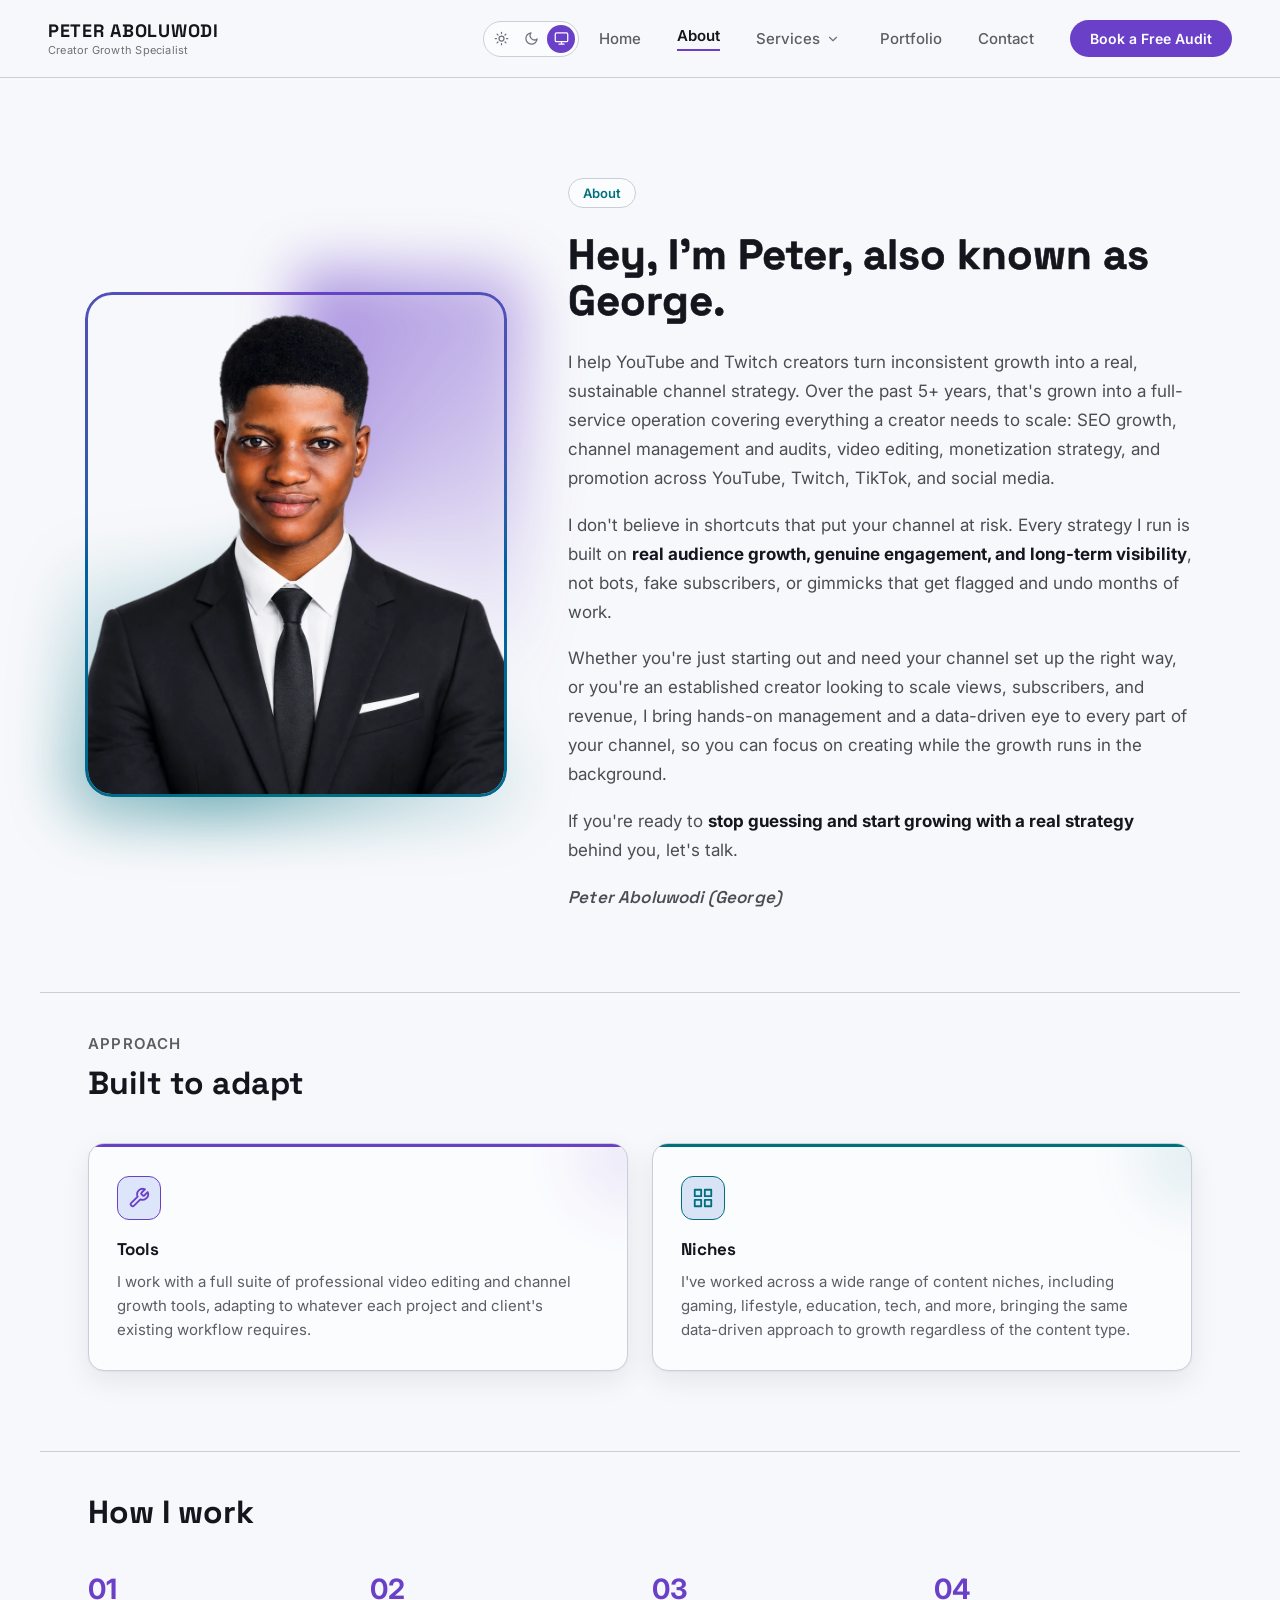
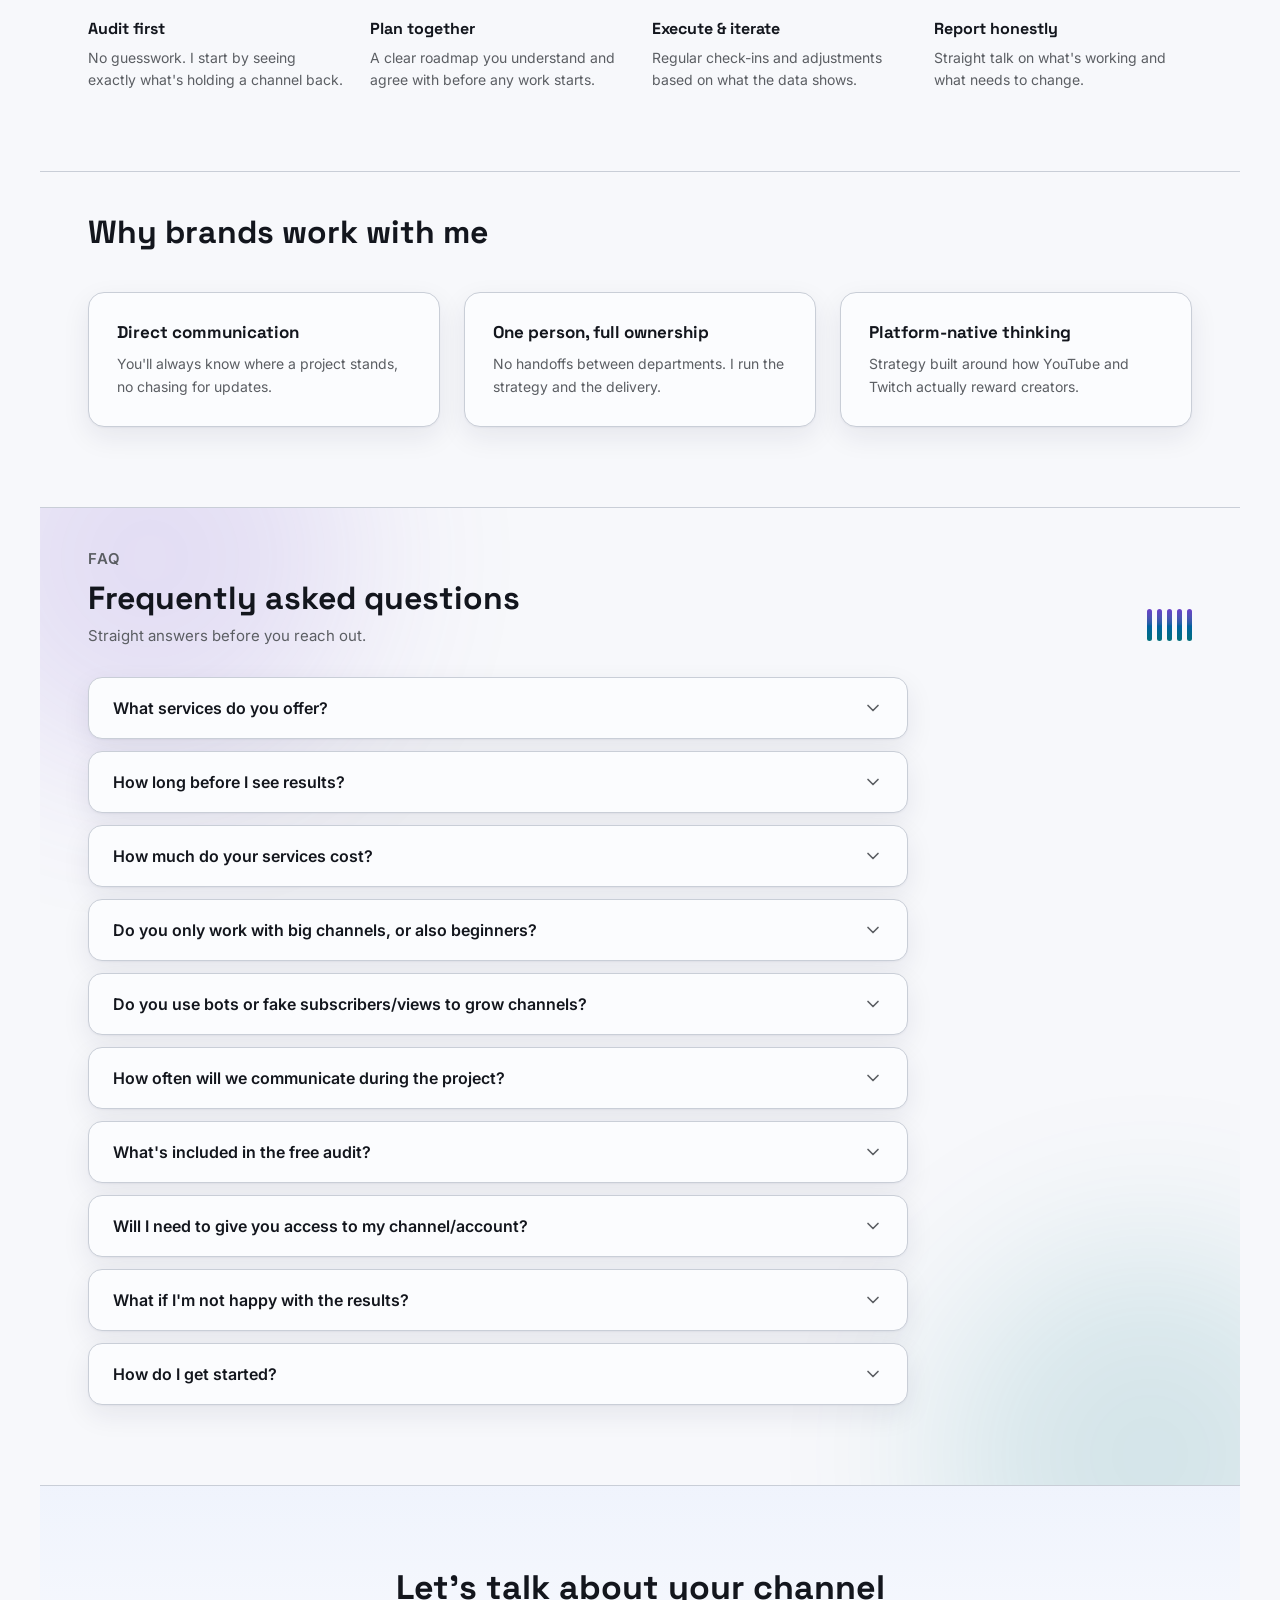
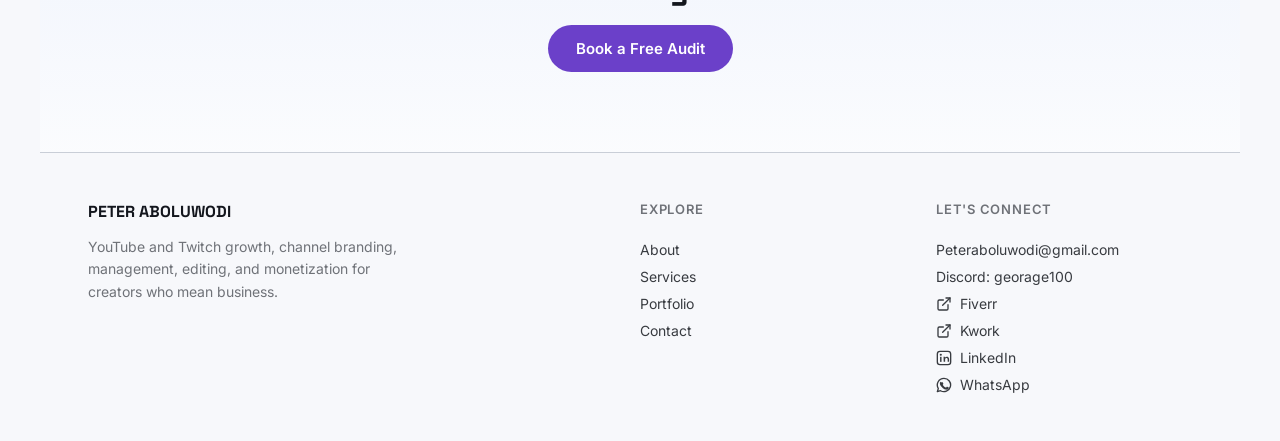
==== commit d21aa55e: "Update about.html" ====
--- a/about.html
+++ b/about.html
@@ -8,6 +8,7 @@
 <link rel="preconnect" href="https://fonts.gstatic.com" crossorigin>
 <link href="https://fonts.googleapis.com/css2?family=Space+Grotesk:wght@500;600;700&family=Inter:wght@400;500;600;700&display=swap" rel="stylesheet">
 <link rel="stylesheet" href="styles.css">
+<link rel="icon" type="image/png" href="images/Favicon (2).png">
 <script>
 (function () {
   try {
